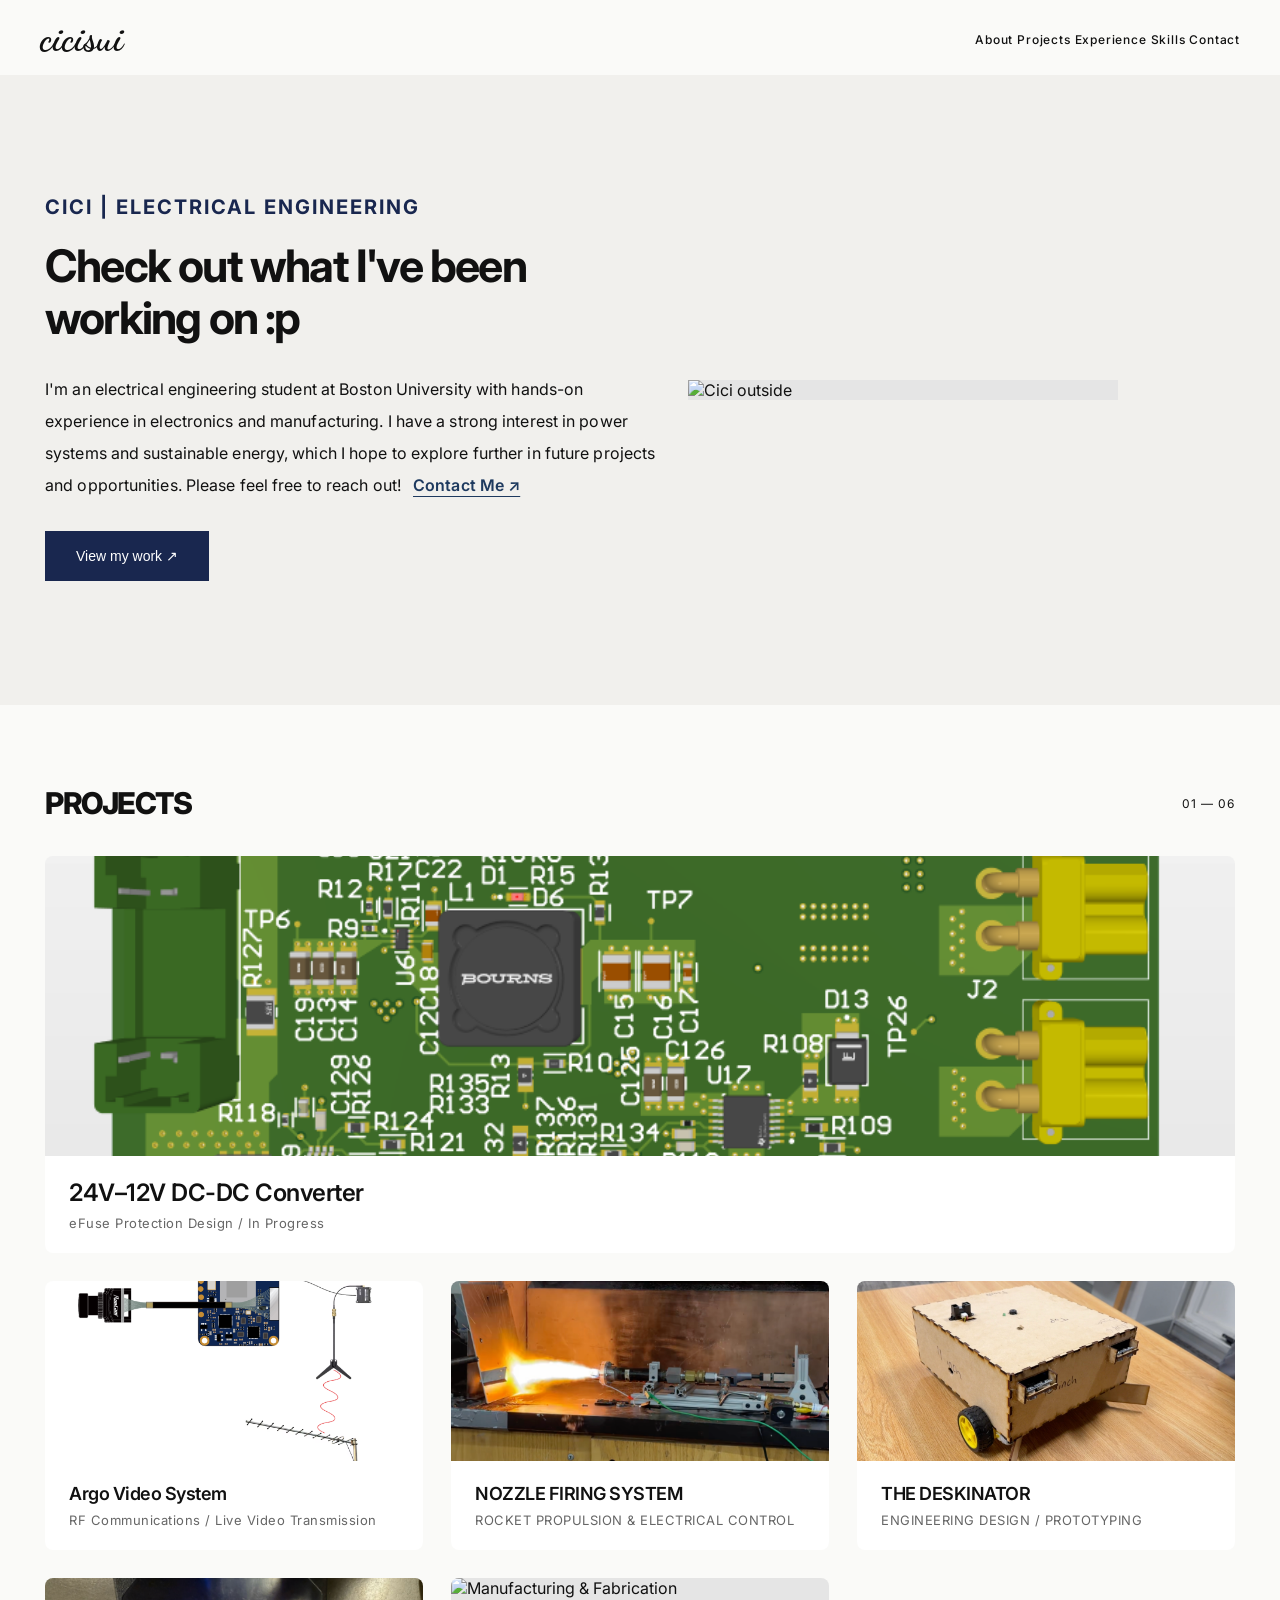
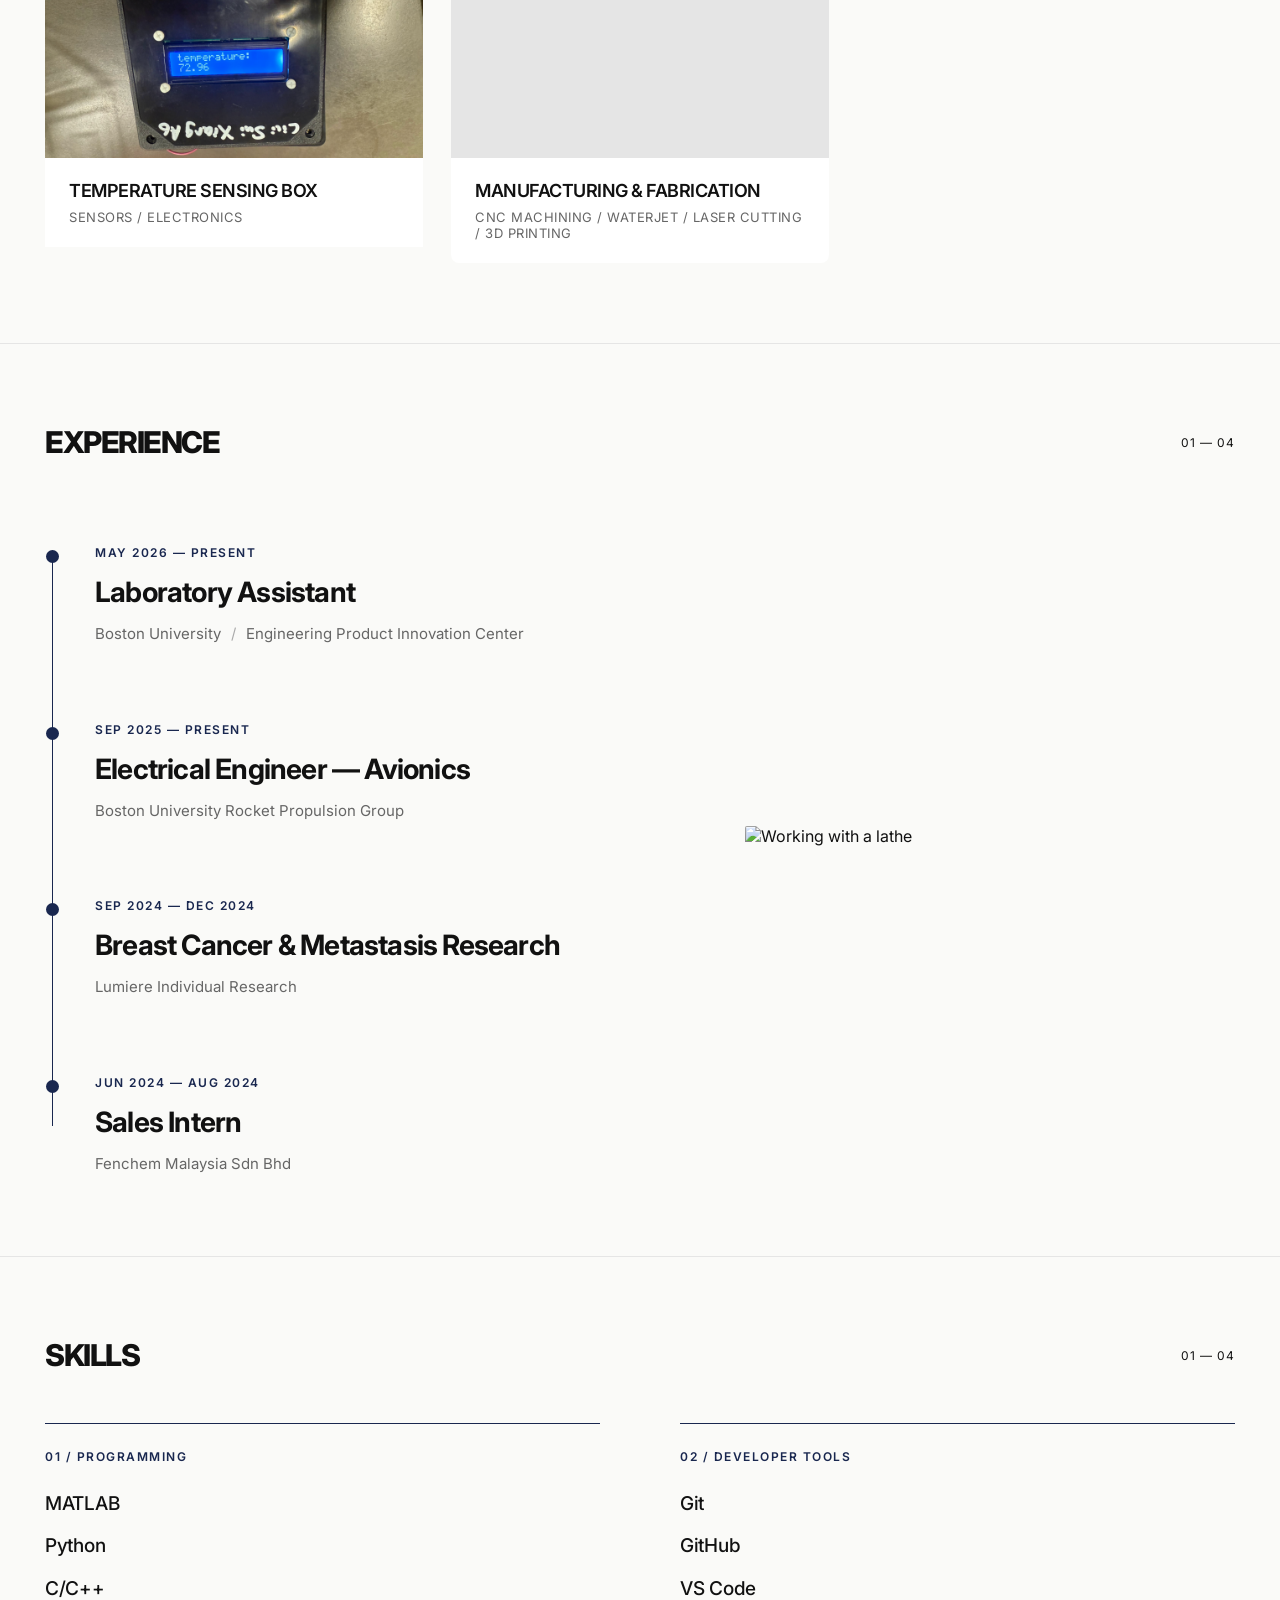
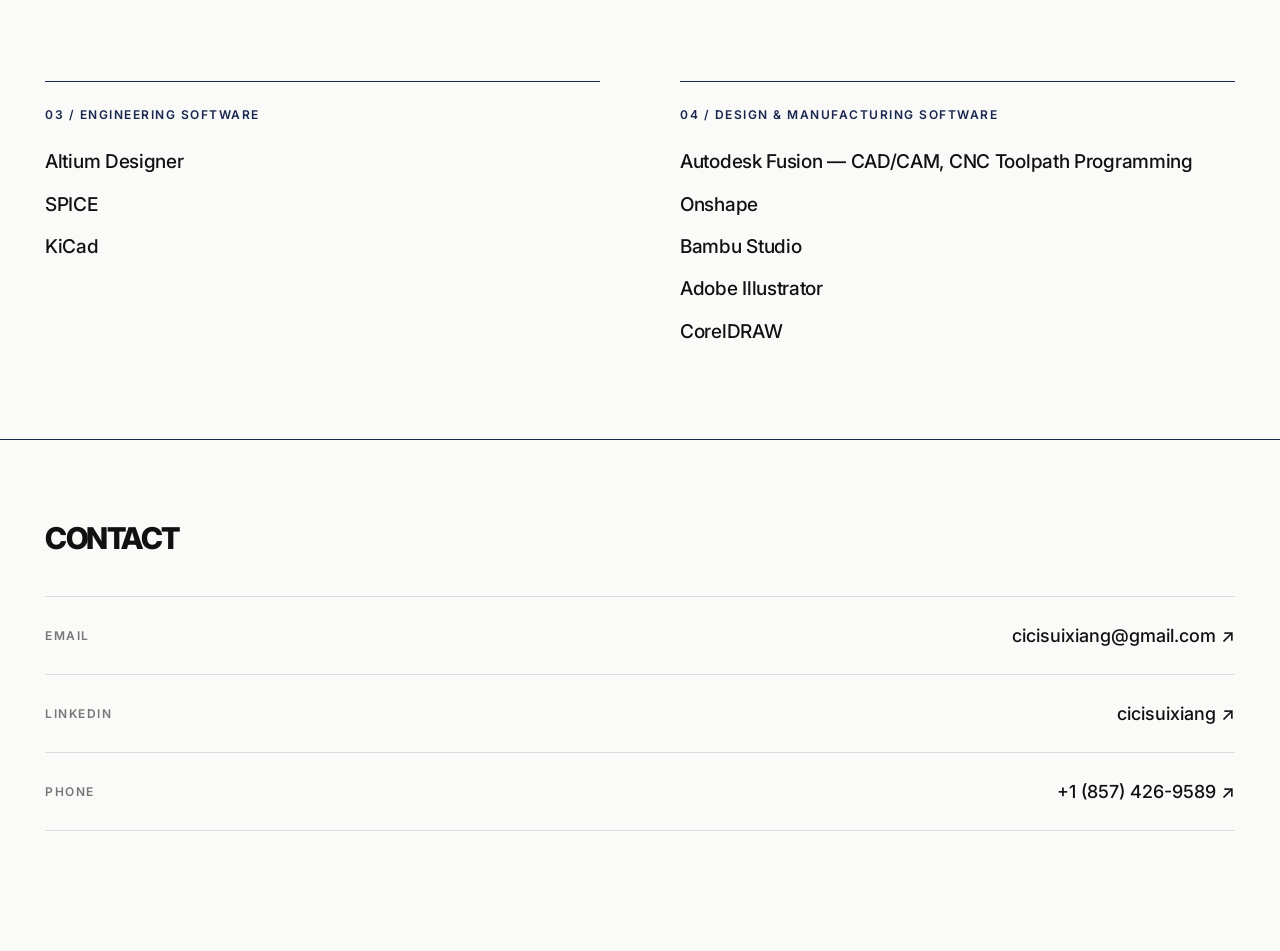
==== index.html @ 5149deed "initial website" ====
<!DOCTYPE html>
<html lang="en">

<head>
    <meta charset="UTF-8">
    <meta name="viewport" content="width=device-width, initial-scale=1.0">

    <title>Cici | Electrical Engineering</title>

    <link rel="stylesheet" href="style.css">
</head>

<body>

    <!-- NAVIGATION BAR -->
    <header class="navbar">

        <a href="#" class="logo">cicisui</a>

        <nav class="nav-links">
    <a href="#about">About</a>
    <a href="#projects">Projects</a>
    <a href="#experience">Experience</a>
    <a href="#skills">Skills</a>
    <a href="#contact">Contact</a>
        </nav>

    </header>



<!-- HERO SECTION -->
<section id="about" class="hero">

        <div class="hero-content">

            <p class="hero-label">CICI | ELECTRICAL ENGINEERING</p>

<h1>Check out what I've been working on :p</h1>
            <p class="hero-description">
    I'm an electrical engineering student at Boston University with hands-on experience in 
    electronics and manufacturing. I have a strong interest in power systems and sustainable energy,
    which I hope to explore further in future projects and opportunities.  
   
    Please feel free to reach out! <a href="#contact" class="hero-contact">Contact Me ↗</a>

    
</p>
<a href="#projects" class="hero-button">
    View my work ↗
</a>     

        </div>
        <!-- INTERACTIVE HERO PHOTO COLLAGE -->

<!-- HERO PHOTOS — SIDE BY SIDE -->

<div class="hero-collage">

    <!-- LEFT PHOTO: LIFESTYLE -->
    <div class="collage-photo">
        <img
            src="images/homepage/lifestyle.jpg"
            alt="Cici outside"
        >
    </div>

   

</div>

    </section>


    <!-- PROJECTS SECTION -->
    <!-- PROJECTS SECTION -->

<section id="projects" class="portfolio-section">

    <div class="section-heading">
        <h2>PROJECTS</h2>
        <span>01 — 06</span>
    </div>

    <div class="portfolio-grid">

        <!-- PROJECT 1 -->
<!-- PROJECT 1: FEATURED -->
<a href="projects/dcdc-converter.html" class="portfolio-card featured-project">

    <div class="portfolio-image">
        <img
            src="images/powerconverter/3d-board-layout.png"
            alt="3D render of the DC-DC converter PCB"
        >
    </div>

    <div class="project-info">
        <h3>24V–12V DC-DC Converter</h3>
        <p>eFuse Protection Design / In Progress</p>
    </div>

</a>


        <!-- PROJECT 2 -->
        <a href="projects/argo-video-system.html" class="portfolio-card">

    <div class="portfolio-image">
        <img
            src="images/video-system/video-system-homepage.png"
            alt="Argo Video System"
        >
    </div>

    <div class="project-info">
        <h3>Argo Video System</h3>
        <p>RF Communications / Live Video Transmission</p>
    </div>

</a>


        <!-- NOZZLE FIRING SYSTEM -->

<a href="projects/nozzle-firing-system.html" class="portfolio-card">

    <div class="portfolio-image">

        <img
            src="images/nozzle-firing-system/nozzle-firing.png"
            alt="Rocket Nozzle Firing System"
            loading="lazy"
        >

    </div>

    <div class="project-info">

        <h3>NOZZLE FIRING SYSTEM</h3>

        <p>ROCKET PROPULSION & ELECTRICAL CONTROL</p>

    </div>

</a>

        <!-- PROJECT 4 -->
        <a href="projects/deskinator.html" class="portfolio-card">

            <div class="portfolio-image">
                <img src="images/the-deskinator/final-product.png"
     alt="Deskinator Autonomous Desk-Cleaning Robot">
            </div>


          <div class="project-info">
            <h3>THE DESKINATOR</h3>
            <p>ENGINEERING DESIGN / PROTOTYPING</p>
         </div>
        </a>


       <!-- PROJECT 5: TEMPERATURE SENSING BOX -->

<a href="projects/temperature-monitoring.html" class="portfolio-card">

    <div class="portfolio-image">
        <img
            src="images/temperature-monitoring-system/final-box-exterior.png"
            alt="Temperature Sensing Box"
        >
    </div>

    <div class="project-info">
        <h3>TEMPERATURE SENSING BOX</h3>
        <p>SENSORS / ELECTRONICS</p>
    </div>

</a>


<!-- PROJECT 6: MANUFACTURING & FABRICATION -->

<a href="projects/manufacturing.html"
   class="portfolio-card manufacturing-card">

    <div class="portfolio-image">
        <img
            src="images/homepage/cnc-machine.jpg"
            alt="Manufacturing & Fabrication"
        >
    </div>

    <div class="project-info">
        <h3>MANUFACTURING & FABRICATION</h3>
        <p>CNC MACHINING / WATERJET / LASER CUTTING / 3D PRINTING</p>
    </div>

</a>

<!-- CLOSE PROJECT GRID -->
</div>

<!-- CLOSE PROJECTS SECTION -->
</section>

</section>





<!-- =====================================
     EXPERIENCE SECTION
===================================== -->

<section id="experience" class="portfolio-section experience-section">

    <div class="section-heading">
        <h2>EXPERIENCE</h2>
        <span>01 — 04</span>
    </div>

    <!-- TWO-COLUMN LAYOUT -->
    <div class="experience-layout">

        <!-- LEFT SIDE: TIMELINE -->
        <div class="experience-timeline">

            <!-- EXPERIENCE 1 -->
            <div class="timeline-item">

                <div class="timeline-dot"></div>

                <div class="timeline-content">

                    <span class="timeline-date">
                        MAY 2026 — PRESENT
                    </span>

                    <h3>Laboratory Assistant</h3>

                    <p>
                        Boston University
                        <span class="timeline-divider">/</span>
                        Engineering Product Innovation Center
                    </p>

                </div>

            </div>


            <!-- EXPERIENCE 2 -->
            <div class="timeline-item">

                <div class="timeline-dot"></div>

                <div class="timeline-content">

                    <span class="timeline-date">
                        SEP 2025 — PRESENT
                    </span>

                    <h3>Electrical Engineer — Avionics</h3>

                    <p>
                        Boston University Rocket Propulsion Group
                    </p>

                </div>

            </div>


            <!-- EXPERIENCE 3 -->
            <div class="timeline-item">

                <div class="timeline-dot"></div>

                <div class="timeline-content">

                    <span class="timeline-date">
                        SEP 2024 — DEC 2024
                    </span>

                    <h3>Breast Cancer & Metastasis Research</h3>

                    <p>
                        Lumiere Individual Research
                    </p>

                </div>

            </div>


            <!-- EXPERIENCE 4 -->
            <div class="timeline-item">

                <div class="timeline-dot"></div>

                <div class="timeline-content">

                    <span class="timeline-date">
                        JUN 2024 — AUG 2024
                    </span>

                    <h3>Sales Intern</h3>

                    <p>
                        Fenchem Malaysia Sdn Bhd
                    </p>

                </div>

            </div>

        </div>
        <!-- END OF TIMELINE -->


        <!-- RIGHT SIDE: LATHE PHOTO -->
        <div class="experience-photo">

            <img
                src="images/homepage/lathe.jpg"
                alt="Working with a lathe"
            >

        </div>

    </div>
    <!-- END OF TWO-COLUMN LAYOUT -->

</section>
<!-- =====================================
     SKILLS SECTION
===================================== -->

<section id="skills" class="portfolio-section skills-section">

    <div class="section-heading">
        <h2>SKILLS</h2>
        <span>01 — 04</span>
    </div>

    <div class="skills-grid">

        <!-- PROGRAMMING -->
        <div class="skill-category">
            <h3>01 / PROGRAMMING</h3>
            <p>MATLAB</p>
            <p>Python</p>
            <p>C/C++</p>
        </div>

        <!-- DEVELOPER TOOLS -->
        <div class="skill-category">
            <h3>02 / DEVELOPER TOOLS</h3>
            <p>Git</p>
            <p>GitHub</p>
            <p>VS Code</p>
        </div>

        <!-- ENGINEERING SOFTWARE -->
        <div class="skill-category">
            <h3>03 / ENGINEERING SOFTWARE</h3>
            <p>Altium Designer</p>
            <p>SPICE</p>
            <p>KiCad</p>
        </div>

        <!-- DESIGN & MANUFACTURING SOFTWARE -->
        <div class="skill-category">
            <h3>04 / DESIGN & MANUFACTURING SOFTWARE</h3>
            <p>Autodesk Fusion — CAD/CAM, CNC Toolpath Programming</p>
            <p>Onshape</p>
            <p>Bambu Studio</p>
            <p>Adobe Illustrator</p>
            <p>CorelDRAW</p>
        </div>

    </div>

</section>
<!-- =====================================
     CONTACT SECTION
===================================== -->

<section id="contact" class="portfolio-section contact-section">

    <div class="section-heading">
        <h2>CONTACT</h2>
    </div>

    <div class="contact-links">

        <div class="contact-row">
            <span>EMAIL</span>
            <a href="mailto:cicisuixiang@gmail.com">
                cicisuixiang@gmail.com ↗
            </a>
        </div>

        <div class="contact-row">
            <span>LINKEDIN</span>
            <a href="https://www.linkedin.com/in/cicisuixiang"
               target="_blank"
               rel="noopener noreferrer">
                cicisuixiang ↗
            </a>
        </div>

        <div class="contact-row">
            <span>PHONE</span>
            <a href="tel:+18574269589">
                +1 (857) 426-9589 ↗
            </a>
        </div>

    </div>

</section>
---- style.css ----
/* GENERAL */
@import url('https://fonts.googleapis.com/css2?family=Inter:wght@400;500;600;700;800;900&display=swap');
@font-face {
    font-family: 'Dancing Script';
    src: url('fonts/DancingScript-Bold.otf') format('opentype');
    font-weight: 400;
    font-style: normal;
}
* {
    margin: 0;
    padding: 0;
    box-sizing: border-box;
}

html {
    scroll-behavior: smooth;
}

body {
    font-family: -apple-system, BlinkMacSystemFont, 'Inter', sans-serif;
    background-color: #FAFAF8;
    color: #111111;
}


/* NAVIGATION */

.navbar {
    height: 75px;
    padding: 0 40px;

    display: flex;
    justify-content: space-between;
    align-items: center;

    background-color: #FAFAF8;

    border-bottom: none;
    position: sticky;
    top: 0;
    z-index: 100;
}


/* LOGO */

.logo {
    font-family: 'Dancing Script', cursive;
    font-size: 38px;
    font-weight: 400;
    letter-spacing: 0;

    color: #111111;
    text-decoration: none;
}


/* NAVIGATION LINKS */

/* APPLE-INSPIRED NAVIGATION */

.nav-links a {
    font-family: -apple-system, BlinkMacSystemFont, 'Inter', sans-serif;
    font-size: 14px;
    font-weight: 500;
    letter-spacing: 0;

    text-transform: none;

    color: #111111;
    text-decoration: none;

    transition: color 0.3s ease;
}

.nav-links a:hover {
    color: #19274F;
}


/* HERO SECTION */

.hero {
    min-height: 70vh;

    background-color: #F1F0ED;

    display: flex;
    align-items: flex-end;

    padding: 60px 45px;
}

.hero-content {
    max-width: 800px;
}

.hero-label {
    font-size: 12px;
    letter-spacing: 2px;
    font-weight: 600;

    margin-bottom: 20px;
}

.hero-content h1 {
    font-size: clamp(42px, 5vw, 75px);
    font-weight: 900;
    letter-spacing: -3px;
    line-height: 1.05;
    margin-bottom: 25px;
}

.hero-description {
    font-family: 'Inter', sans-serif;
    font-size: 15px;
    font-weight: 400;
    line-height: 1.8;

    max-width: 520px;
    margin-bottom: 30px;

    color: #111111;
}


/* HERO BUTTON */
/* MINIMALIST HERO LINK */

/* HERO BUTTON */

/* SLIDING FILL BUTTON */

/* HERO BUTTON */

.hero-button {
    position: relative;
    display: inline-block;
    overflow: hidden;
    isolation: isolate;

    padding: 16px 30px;

    background-color: #19274F;
    color: #FFFFFF;

    border: 1px solid #19274F;

    font-family: -apple-system, BlinkMacSystemFont, "Helvetica Neue", sans-serif;

    font-size: 14px;

    font-weight: 500;

    letter-spacing: 0;
    text-decoration: none;
    text-transform: none;

    transition: color 0.4s ease;
}

/* SLIDING WHITE BACKGROUND */

.hero-button::before {
    content: "";
    position: absolute;
    inset: 0;

    background-color: #FFFFFF;

    transform: translateX(-101%);
    transition: transform 0.4s ease;

    z-index: -1;
}

/* MOUSE ENTERS */

.hero-button:hover {
    color: #19274F;
}

.hero-button:hover::before {
    transform: translateX(0);
}

/* MOUSE LEAVES */

.hero-button:not(:hover)::before {
    transform: translateX(101%);
}
/* PROJECT GRID */

.project-grid {
    display: grid;
    grid-template-columns: repeat(4, 1fr);

    gap: 20px;
}

.project-card {
    text-decoration: none;
    color: #111111;
}

/* PROJECT IMAGE CONTAINER */

.project-body .project-image {
    display: block;
    width: 100%;
    height: auto;
    min-height: 0;

    margin: 30px 0 0;
    padding: 0;

    background: transparent;
    overflow: visible;
}

/* PROJECT IMAGE */

.project-body .project-image img {
    display: block;
    width: 100%;
    height: auto;
    max-height: none;
    min-height: 0;

    object-fit: contain;
}



.project-card h3 {
    font-size: 15px;
    font-weight: 800;
    letter-spacing: 0.5px;
}


/* MOBILE */

@media (max-width: 768px) {

    .navbar {
        height: auto;
        padding: 20px;

        flex-direction: column;
        gap: 20px;
    }

    .nav-links {
        flex-wrap: wrap;
        justify-content: center;
        gap: 15px;
    }

    .hero {
        min-height: 60vh;
        padding: 30px 25px;
    }

    .hero-content h1 {
        letter-spacing: -1px;
    }

    .project-grid {
        grid-template-columns: repeat(2, 1fr);
        gap: 15px;
    }

    .projects {
        padding: 50px 20px;
    }
    
}
/* =====================================
   PORTFOLIO SECTIONS
===================================== */

.portfolio-section {
    padding: 80px 45px;
    background-color: #FAFAF8;
    scroll-margin-top: 75px;
}


/* SECTION HEADINGS */

.section-heading {
    display: flex;
    justify-content: space-between;
    align-items: center;

    margin-bottom: 35px;
}

.section-heading h2 {
    font-size: 30px;
    font-weight: 900;
    letter-spacing: -1px;
    color: #111111;
}

.section-heading span {
    font-size: 12px;
    letter-spacing: 1px;
    color: #111111;
}


/* TWO-COLUMN GRID */

.portfolio-grid {
    display: grid;
    grid-template-columns: repeat(2, 1fr);
    gap: 55px 25px;
}


/* PROJECT CARDS */

.portfolio-card {
    display: block;
    text-decoration: none;
    color: #111111;
}


/* PROJECT IMAGES */

.portfolio-image {
    width: 100%;
    aspect-ratio: 4 / 3;

    background-color: #E5E5E5;

    overflow: hidden;
    margin-bottom: 18px;
}

.portfolio-image img {
    width: 100%;
    height: 100%;

    object-fit: cover;

    transition: transform 0.4s ease;
}


/* IMAGE HOVER EFFECT */




/* PROJECT TITLES */

.portfolio-card h3 {
    font-size: 19px;
    font-weight: 800;
    letter-spacing: -0.3px;

    margin-bottom: 8px;
}


/* PROJECT CATEGORY LABELS */

.portfolio-card p {
    font-size: 11px;
    letter-spacing: 1px;
    font-weight: 500;

    color: #555555;
}


/* =====================================
   MANUFACTURING DIVIDER
===================================== */

.manufacturing-section {
    border-top: 1px solid #19274F;
}


/* =====================================
   MOBILE
===================================== */

@media (max-width: 768px) {

    .portfolio-section {
        padding: 50px 20px;
    }

    .portfolio-grid {
        grid-template-columns: 1fr;
        gap: 35px;
    }

    .section-heading h2 {
        font-size: 25px;
    }

    .portfolio-card h3 {
        font-size: 17px;
    }

}
/* TYPOGRAPHY */



.nav-links a {
    font-family: 'Inter', sans-serif;
    font-weight: 500;
    font-size: 12px;
    letter-spacing: 0.8px;
}

.hero-content h1 {
    font-family: 'Inter', sans-serif;
    font-weight: 800;
    letter-spacing: -3px;
}

.section-heading h2 {
    font-family: 'Inter', sans-serif;
    font-weight: 800;
    letter-spacing: -1.5px;
}

.portfolio-card h3 {
    font-family: 'Inter', sans-serif;
    font-weight: 700;
    letter-spacing: -0.5px;
}

.portfolio-card p {
    font-family: 'Inter', sans-serif;
    font-weight: 400;
    letter-spacing: 0.5px;
}
/* FEATURED PROJECT */

.featured-project {
    grid-column: 1 / -1;
}

.featured-project .portfolio-image {
    aspect-ratio: 16 / 7;
}

.featured-project h3 {
    font-size: 26px;
    margin-top: 10px;
}

.featured-project p {
    font-size: 12px;
}
/* =========================================
   HOMEPAGE HERO — TWO SIDE-BY-SIDE PHOTOS
========================================= */

/* HERO LAYOUT */

.hero {
    display: flex;
    justify-content: space-between;
    align-items: center;

    gap: 40px;
    padding: 60px 45px;

    overflow: hidden;
}

/* LEFT SIDE — TEXT */

.hero-content {
    flex: 0 1 42%;
    min-width: 0;
}

/* RIGHT SIDE — PHOTOS */

/* TWO PHOTOS — DIFFERENT WIDTHS */

.hero-collage {
    display: grid;

    /* Lifestyle photo wider than lathe photo */
    grid-template-columns: 3fr 2fr;

    gap: 15px;

    flex: 0 1 58%;
    min-width: 0;

    height: 300px;
}

/* PHOTO CONTAINERS */

.hero-collage .collage-photo {
    position: relative;

    width: 100%;
    height: 100%;

    overflow: hidden;

    background-color: #E5E5E5;

    transition:
        transform 0.4s ease,
        box-shadow 0.4s ease;
}

/* PHOTO IMAGES */

.hero-collage .collage-photo img {
    display: block;

    width: 100%;
    height: 100%;

    object-fit: cover;

    transition: transform 0.5s ease;
}

/* HOVER EFFECT */

.hero-collage .collage-photo:hover {
    transform: translateY(-8px);

    box-shadow: 0 15px 35px rgba(0, 0, 0, 0.15);

    z-index: 10;
}

.hero-collage .collage-photo:hover img {
    transform: scale(1.05);
}

/* MOBILE */

@media (max-width: 768px) {

    .hero {
        flex-direction: column;
        align-items: stretch;

        gap: 40px;
        padding: 50px 25px;
    }

    .hero-content {
        flex: none;
        width: 100%;
    }

    .hero-collage {
        flex: none;
        width: 100%;

        height: 300px;
        gap: 12px;
    }

}

/* SMALL PHONES */

@media (max-width: 480px) {

    .hero-collage {
        height: 220px;
        gap: 10px;
    }

}

/* ACCESSIBILITY */

@media (prefers-reduced-motion: reduce) {

    .hero-collage .collage-photo,
    .hero-collage .collage-photo img {
        transition: none;
    }

}

/* =========================================
   INDIVIDUAL PROJECT PAGE
========================================= */

.project-page {
    max-width: 1100px;
    margin: 0 auto;
    padding: 90px 40px;
}


/* PROJECT INTRO */

.project-intro {
    padding-bottom: 80px;
    border-bottom: 1px solid #DDDDDD;
}

.project-label {
    font-size: 12px;
    font-weight: 600;
    letter-spacing: 2px;
    color: #19274F;
    margin-bottom: 25px;
}

.project-intro h1 {
    font-size: clamp(42px, 6vw, 80px);
    font-weight: 700;
    letter-spacing: -3px;
    line-height: 1.05;
    margin-bottom: 20px;
}

.project-subtitle {
    font-size: 22px;
    color: #555555;
    margin-bottom: 50px;
}


/* PROJECT DETAILS */

.project-details {
    display: grid;
    grid-template-columns: repeat(3, 1fr);
    gap: 30px;
}

.project-details span {
    font-size: 11px;
    font-weight: 600;
    letter-spacing: 1.5px;
    color: #777777;
}

.project-details p {
    margin-top: 10px;
    font-size: 15px;
}


/* PROJECT SECTIONS */

.project-section {
    padding: 85px 0;
    border-bottom: 1px solid #DDDDDD;
}

.section-number {
    font-size: 12px;
    font-weight: 600;
    letter-spacing: 1.5px;
    color: #19274F;
    margin-bottom: 25px;
}

.project-section h2 {
    font-size: clamp(30px, 4vw, 46px);
    font-weight: 700;
    letter-spacing: -1.5px;
    margin-bottom: 25px;
}

.project-section > p:not(.section-number) {
    max-width: 750px;
    font-size: 16px;
    line-height: 1.9;
    margin-bottom: 35px;
}


/* PROJECT IMAGES */

.project-image {
    margin-top: 45px;
    background-color: #FFFFFF;
    padding: 30px;
}

.project-image img {
    display: block;
    width: 100%;
    height: auto;
    object-fit: contain;
}


/* SPECIFICATIONS */

.spec-grid {
    display: grid;
    grid-template-columns: repeat(4, 1fr);
    gap: 20px;
    margin-top: 50px;
}

.spec-grid > div {
    background-color: #FFFFFF;
    padding: 35px 25px;
}

.spec-grid h3 {
    font-size: 36px;
    font-weight: 700;
    color: #19274F;
    margin-bottom: 12px;
}

.spec-grid p {
    font-size: 13px;
    color: #555555;
}


/* BACK BUTTON */

.project-back {
    padding-top: 60px;
}

.project-back a {
    color: #19274F;
    text-decoration: none;
    font-size: 14px;
    font-weight: 600;
}

.project-back a:hover {
    text-decoration: underline;
}


/* MOBILE */

@media (max-width: 768px) {

    .project-page {
        padding: 50px 25px;
    }

    .project-section {
        padding: 60px 0;
    }

    .project-details {
        grid-template-columns: 1fr;
        gap: 20px;
    }

    .spec-grid {
        grid-template-columns: repeat(2, 1fr);
    }

    .project-image {
        padding: 12px;
    }

    .project-intro h1 {
        letter-spacing: -1.5px;
    }

}
/* PROJECT PAGE BACKGROUND */

.project-body .project-section {
    height: auto;
    min-height: 0;

    padding: 45px 35px;
    margin: 25px 0;

    border: none;
    border-radius: 12px;

    background-color: #FFFFFF;
}
/* FEATURED PROJECT — COMPACT */

.featured-project .portfolio-image {
    height: 300px;
    overflow: hidden;
}

.featured-project .portfolio-image img {
    width: 100%;
    height: 100%;
    object-fit: cover;
    object-position: center;
}
/* SMALL PROJECT CARDS */

.portfolio-card:not(.featured-project) .portfolio-image {
    height: 180px;
    overflow: hidden;
}

.portfolio-card:not(.featured-project) .portfolio-image img {
    width: 100%;
    height: 100%;
    object-fit: cover;
}
/* THREE-COLUMN PROJECT GRID */

.portfolio-grid {
    display: grid;
    grid-template-columns: repeat(3, minmax(0, 1fr));
    gap: 28px;
}
/* =========================================
   PROJECT CARD HOVER EFFECT
========================================= */

/* Project card */

.portfolio-card {
    position: relative;
    display: block;
    border: 1px solid transparent;
    border-radius: 8px;
    overflow: hidden;

    transition:
        border-color 0.35s ease,
        box-shadow 0.35s ease;
}

/* Image container */

.portfolio-card .portfolio-image {
    position: relative;
    overflow: hidden;
}

/* Keep images completely still */

.portfolio-card .portfolio-image img,
.portfolio-card:hover .portfolio-image img {
    transform: none;
}



/* 3D PCB RENDER */

.project-image img[src*="3d-board-layout"] {
    width: 100%;
    height: auto;
    object-fit: contain;
}
/* =========================================
   PROJECT CARD — NAVY INFO HOVER
========================================= */


/* Bottom information area */

.portfolio-card .project-info {
    background-color: #FFFFFF;
    padding: 22px 24px;

    transition:
        background-color 0.35s ease,
        padding 0.35s ease;
}

/* Project title */

.portfolio-card .project-info h3 {
    color: #111111;
    font-size: 20px;
    font-weight: 600;
    margin: 0 0 8px;

    transition:
        color 0.35s ease;
     
}

/* Description */

.portfolio-card .project-info p {
    color: #666666;
    font-size: 13px;
    margin: 0;

    transition: color 0.35s ease;
}

/* NAVY BACKGROUND ON HOVER */

.portfolio-card:hover .project-info,
.portfolio-card:focus-visible .project-info {
    background-color: #19274F;
}

/* White text and subtle expansion */

.portfolio-card:hover .project-info h3,
.portfolio-card:focus-visible .project-info h3 {
    color: #FFFFFF;
    transform: none;
}

/* Description becomes white */

.portfolio-card:hover .project-info p,
.portfolio-card:focus-visible .project-info p {
    color: rgba(255, 255, 255, 0.8);
}
.portfolio-card {
    border: none;
    box-shadow: none;
}

.portfolio-card:hover {
    border: none;
    box-shadow: none;
}
.featured-project .project-info h3 {
    font-size: 24px;
}
.portfolio-card:not(.featured-project) .project-info h3 {
    font-size: 18px;
}
/* REMOVE GAP BETWEEN PROJECT IMAGE AND TITLE */

.portfolio-card {
    gap: 0;
}

.portfolio-card .portfolio-image {
    margin: 0;
    padding: 0;
    border: none;
}

.portfolio-card .portfolio-image img {
    display: block;
    margin: 0;
    padding: 0;
}

.portfolio-card .project-info {
    margin: 0;
    border: none;
}
/* APPLY TITLE HOVER EFFECT TO ALL PROJECTS */

/* Normal title section */
.portfolio-grid .portfolio-card .project-info {
    background-color: #FFFFFF;
    transition: background-color 0.35s ease;
}

/* Normal text */
.portfolio-grid .portfolio-card .project-info h3 {
    color: #111111;
    transition: color 0.35s ease;
}

.portfolio-grid .portfolio-card .project-info p {
    color: #666666;
    transition: color 0.35s ease;
}

/* Hover: navy background */
.portfolio-grid .portfolio-card:hover .project-info {
    background-color: #19274F;
}

/* Hover: white text */
.portfolio-grid .portfolio-card:hover .project-info h3 {
    color: #FFFFFF;
    transform: none;
}

.portfolio-grid .portfolio-card:hover .project-info p {
    color: rgba(255, 255, 255, 0.8);
}
/* SISYPHUS ANIMATION */

.sisyphus-scene {
    position: relative;
    width: 320px;
    height: 180px;
    overflow: hidden;
    margin: 40px auto;
    --sisyphus-blue: #14213D;
}

/* Hill */

.sisyphus-hill {
    position: absolute;
    width: 360px;
    height: 2px;
    background: var(--sisyphus-blue);
    bottom: 35px;
    left: -10px;
    transform: rotate(-20deg);
    transform-origin: left center;
}

/* Moving character and rock */

.sisyphus-climber {
    position: absolute;
    width: 100px;
    height: 100px;
    left: 0;
    bottom: 42px;
    z-index: 2;

    animation: climbHill 8s linear infinite;
}

/* Boulder */

.sisyphus-rock {
    position: absolute;
    width: 48px;
    height: 48px;
    background: var(--sisyphus-blue);
    border-radius: 50%;
    left: 43px;
    top: 10px;

    animation: rollRock 1.5s linear infinite;
}

/* Human silhouette */

.sisyphus-person {
    position: absolute;
    width: 45px;
    height: 80px;
    left: 5px;
    top: 12px;
}

/* Head */

.person-head {
    position: absolute;
    width: 17px;
    height: 17px;
    background: var(--sisyphus-blue);
    border-radius: 50%;
    left: 14px;
    top: 0;
}

/* Body */

.person-body {
    position: absolute;
    width: 9px;
    height: 35px;
    background: var(--sisyphus-blue);
    left: 20px;
    top: 16px;
    transform: rotate(25deg);
    border-radius: 5px;
}

/* Arm pushing rock */

.person-arm {
    position: absolute;
    width: 32px;
    height: 6px;
    background: var(--sisyphus-blue);
    left: 23px;
    top: 30px;
    transform: rotate(-25deg);
    border-radius: 5px;
}

/* Legs */

.person-leg {
    position: absolute;
    width: 6px;
    height: 30px;
    background: var(--sisyphus-blue);
    top: 47px;
    left: 18px;
    transform-origin: top center;
    border-radius: 4px;
}

.leg-left {
    animation: walking 0.6s ease-in-out infinite alternate;
}

.leg-right {
    animation: walking 0.6s ease-in-out infinite alternate-reverse;
}

/* =========================================
   NOZZLE FIRING SYSTEM
========================================= */

/* COMPONENT LIST */

.nozzle-components {
    margin-top: 35px;
    border-top: 1px solid #E5E5E5;
}

/* EACH COMPONENT ROW */

.nozzle-components > div {
    display: flex;
    justify-content: space-between;
    align-items: center;

    gap: 20px;
    padding: 18px 15px;

    border-bottom: 1px solid #E5E5E5;

    font-size: 15px;

    transition: background-color 0.3s ease;
}

/* COMPONENT NAME */

.nozzle-components > div span:first-child {
    color: #111111;
    font-weight: 500;
}

/* QUANTITY */

.nozzle-components > div span:last-child {
    color: #19274F;
    font-weight: 600;
}

/* HEADER */

.nozzle-components .component-header {
    background-color: #19274F;
    border-bottom: none;
    border-radius: 4px 4px 0 0;
}

.nozzle-components .component-header span:first-child,
.nozzle-components .component-header span:last-child {
    color: #FFFFFF;
    font-size: 12px;
    font-weight: 600;
    letter-spacing: 1px;
}

/* HOVER */

.nozzle-components > div:not(.component-header):hover {
    background-color: #F5F5F3;
}

/* PROJECT VIDEO */

.project-body .project-image video {
    display: block;
    width: 100%;
    height: auto;
    max-height: 650px;

    background-color: #111111;
    border-radius: 4px;
}

/* CLICKABLE CALCULATIONS IMAGE */

.project-body .project-image a {
    display: block;
    width: 100%;
}

.project-body .project-image a img {
    width: 100%;
    height: auto;
    cursor: zoom-in;
}

/* MOBILE */

@media (max-width: 768px) {

    .nozzle-components > div {
        padding: 15px 10px;
        font-size: 13px;
    }

}
/* =========================================
   DESKINATOR PROJECT PAGE
   MATCHES EXISTING PORTFOLIO STYLE
========================================= */

/* MAIN PAGE */

.deskinator-page {
    max-width: 1100px;
    margin: 0 auto;
    padding: 90px 40px;
    font-family: -apple-system, BlinkMacSystemFont, 'Inter', sans-serif;
    color: #111111;
}


/* =========================================
   HERO
========================================= */

.deskinator-hero {
    padding-bottom: 80px;
    border-bottom: 1px solid #DDDDDD;
    text-align: left;
}

.deskinator-eyebrow {
    font-size: 12px;
    font-weight: 600;
    letter-spacing: 2px;
    color: #19274F;
    margin-bottom: 25px;
}

.deskinator-hero h1 {
    font-size: clamp(42px, 6vw, 80px);
    font-weight: 700;
    letter-spacing: -3px;
    line-height: 1.05;
    margin-bottom: 20px;
}

.deskinator-subtitle {
    font-size: 22px;
    font-weight: 400;
    color: #555555;
    margin-bottom: 30px;
}

.deskinator-intro {
    max-width: 750px;
    font-size: 16px;
    line-height: 1.9;
    color: #555555;
    margin-bottom: 30px;
}


/* PROJECT TAGS */

.deskinator-tags {
    display: flex;
    flex-wrap: wrap;
    gap: 10px;
    margin-bottom: 40px;
}

.deskinator-tags span {
    display: inline-block;
    padding: 9px 16px;

    border: 1px solid #DDDDDD;
    border-radius: 4px;

    font-size: 12px;
    font-weight: 500;
    color: #19274F;

    background-color: #FFFFFF;
}


/* HERO IMAGE */

.deskinator-hero-image {
    display: block;
    width: 100%;
    height: auto;
    max-height: 650px;
    object-fit: contain;

    margin-top: 35px;
    background-color: #FFFFFF;
}


/* CAPTIONS */

.deskinator-caption {
    font-size: 13px;
    color: #777777;
    line-height: 1.6;
    margin-top: 12px;
    text-align: center;
}


/* =========================================
   PROJECT SECTIONS
========================================= */

.project-body .deskinator-section {
    height: auto;
    min-height: 0;

    padding: 45px 35px;
    margin: 25px 0;

    border: none;
    border-radius: 12px;

    background-color: #FFFFFF;
}

.deskinator-section h2 {
    font-size: clamp(30px, 4vw, 46px);
    font-weight: 700;
    letter-spacing: -1.5px;

    color: #111111;
    margin-bottom: 25px;
}

.deskinator-section h3 {
    font-size: 22px;
    font-weight: 600;
    letter-spacing: -0.5px;

    color: #111111;
    margin-top: 35px;
    margin-bottom: 18px;
}

.deskinator-section h4 {
    font-size: 16px;
    font-weight: 600;
    color: #111111;
    margin-bottom: 12px;
}

.deskinator-section p {
    max-width: 850px;
    font-size: 16px;
    line-height: 1.9;
    color: #555555;
    margin-bottom: 25px;
}

.deskinator-section ul,
.deskinator-section ol {
    padding-left: 25px;
    margin: 25px 0;

    font-size: 15px;
    line-height: 2;
    color: #555555;
}

.deskinator-section li {
    margin-bottom: 10px;
}


/* =========================================
   PROJECT INFORMATION
========================================= */

.deskinator-info-grid {
    display: grid;
    grid-template-columns: repeat(4, 1fr);
    gap: 30px;
}

.deskinator-info-grid h3 {
    font-size: 11px;
    font-weight: 600;
    letter-spacing: 1.5px;
    color: #777777;

    margin: 0 0 10px;
}

.deskinator-info-grid p {
    font-size: 15px;
    color: #111111;
    margin: 0;
}


/* =========================================
   DESIGN OBJECTIVES
========================================= */

.deskinator-objectives {
    display: grid;
    grid-template-columns: repeat(3, 1fr);
    gap: 20px;
    margin-top: 35px;
}

.deskinator-objective {
    padding: 30px 25px;
    background-color: #FAFAF8;
    border-radius: 8px;
}

.deskinator-objective h3 {
    font-size: 28px;
    font-weight: 700;
    color: #19274F;
    margin: 0 0 20px;
}

.deskinator-objective h4 {
    font-size: 16px;
    font-weight: 600;
    color: #111111;
    margin-bottom: 12px;
}

.deskinator-objective p {
    font-size: 14px;
    line-height: 1.8;
    color: #555555;
    margin: 0;
}


/* =========================================
   PROJECT IMAGES
========================================= */

.deskinator-image {
    display: block;

    width: 100%;
    max-width: 950px;
    height: auto;

    object-fit: contain;

    margin: 35px auto 15px;
    padding: 0;

    background-color: #FFFFFF;
}


/* TWO-COLUMN IMAGE GRID */

.deskinator-image-grid {
    display: grid;
    grid-template-columns: repeat(2, minmax(0, 1fr));
    gap: 25px;
    margin: 35px 0;
}

.deskinator-image-grid figure {
    margin: 0;
}

.deskinator-image-grid img {
    display: block;
    width: 100%;
    height: 350px;
    object-fit: contain;

    background-color: #FAFAF8;
    border-radius: 4px;
}

.deskinator-image-grid figcaption {
    font-size: 13px;
    line-height: 1.6;
    color: #777777;
    text-align: center;
    margin-top: 12px;
}


/* =========================================
   VIDEOS
========================================= */

.deskinator-video {
    display: block;

    width: 100%;
    max-width: 950px;
    height: auto;
    max-height: 650px;

    margin: 35px auto;

    background-color: #111111;
    border-radius: 4px;
}


/* =========================================
   COMPONENT GRID
========================================= */

.deskinator-component-grid {
    display: grid;
    grid-template-columns: repeat(2, minmax(0, 1fr));
    gap: 20px;
    margin: 35px 0;
}

.deskinator-component-grid > div {
    padding: 30px 25px;

    background-color: #FAFAF8;
    border-radius: 8px;
}

.deskinator-component-grid h4 {
    font-size: 16px;
    font-weight: 600;
    color: #19274F;
    margin-bottom: 12px;
}

.deskinator-component-grid p {
    font-size: 14px;
    line-height: 1.8;
    color: #555555;
    margin: 0;
}


/* =========================================
   POWER CALCULATIONS
========================================= */

.deskinator-equation {
    padding: 25px;
    margin: 20px 0;

    background-color: #FAFAF8;
    border-left: 3px solid #19274F;

    font-family: 'Inter', sans-serif;
    font-size: 20px;
    font-weight: 500;
    color: #111111;

    text-align: center;
}

.deskinator-total {
    background-color: #19274F;
    border-left: none;

    color: #FFFFFF;
    font-size: 23px;
    font-weight: 600;
}


/* =========================================
   TESTING & RESULTS
========================================= */

.deskinator-results {
    display: grid;
    grid-template-columns: repeat(4, minmax(0, 1fr));
    gap: 20px;
    margin: 35px 0;
}

.deskinator-results > div {
    background-color: #FAFAF8;
    padding: 35px 20px;
    text-align: center;
}

.deskinator-results h3 {
    font-size: 30px;
    font-weight: 700;
    color: #19274F;
    margin: 0 0 12px;
}

.deskinator-results p {
    font-size: 13px;
    line-height: 1.6;
    color: #555555;
    margin: 0;
}


/* =========================================
   BACK TO PROJECTS
========================================= */

.project-body .deskinator-back {
    padding: 40px 0;
    margin-top: 30px;

    background: transparent;
    text-align: left;
}

.deskinator-back a {
    color: #19274F;
    text-decoration: none;

    font-size: 14px;
    font-weight: 600;

    transition: opacity 0.3s ease;
}

.deskinator-back a:hover {
    opacity: 0.6;
}


/* =========================================
   MOBILE RESPONSIVENESS
========================================= */

@media (max-width: 768px) {

    .deskinator-page {
        padding: 50px 25px;
    }

    .deskinator-hero {
        padding-bottom: 50px;
    }

    .deskinator-hero h1 {
        letter-spacing: -1.5px;
    }

    .deskinator-subtitle {
        font-size: 19px;
    }

    .deskinator-intro {
        font-size: 15px;
    }

    .project-body .deskinator-section {
        padding: 30px 20px;
        margin: 20px 0;
    }

    .deskinator-section h2 {
        font-size: 28px;
        letter-spacing: -1px;
    }

    .deskinator-section h3 {
        font-size: 19px;
    }

    .deskinator-section p {
        font-size: 15px;
    }

    .deskinator-info-grid {
        grid-template-columns: repeat(2, minmax(0, 1fr));
        gap: 25px;
    }

    .deskinator-objectives {
        grid-template-columns: 1fr;
    }

    .deskinator-component-grid {
        grid-template-columns: 1fr;
    }

    .deskinator-image-grid {
        grid-template-columns: 1fr;
    }

    .deskinator-image-grid img {
        height: auto;
    }

    .deskinator-results {
        grid-template-columns: repeat(2, minmax(0, 1fr));
    }

    .deskinator-equation {
        font-size: 16px;
        padding: 20px 12px;
    }

    .deskinator-total {
        font-size: 18px;
    }

    .deskinator-video {
        max-height: none;
    }

}


/* EXTRA SMALL SCREENS */

@media (max-width: 480px) {

    .deskinator-page {
        padding: 35px 15px;
    }

    .deskinator-hero h1 {
        font-size: 38px;
    }

    .deskinator-tags {
        gap: 8px;
    }

    .deskinator-tags span {
        font-size: 11px;
        padding: 7px 12px;
    }

    .deskinator-results h3 {
        font-size: 24px;
    }

    .deskinator-results > div {
        padding: 25px 12px;
    }

}
/* =========================================
   TEMPERATURE MONITORING SYSTEM
========================================= */

/* TWO-COLUMN IMAGE LAYOUT */

.temperature-image-grid {
    display: grid;
    grid-template-columns: repeat(2, minmax(0, 1fr));
    gap: 25px;
    margin: 35px 0;
}

.temperature-image-grid figure {
    margin: 0;
}

.temperature-image-grid img {
    display: block;
    width: 100%;
    height: 350px;

    object-fit: contain;

    background-color: #FAFAF8;
    border-radius: 4px;
}

.temperature-image-grid figcaption {
    font-size: 13px;
    line-height: 1.6;
    color: #777777;

    text-align: center;
    margin-top: 12px;
}


/* ELECTRICAL CALCULATIONS */

.temperature-equation {
    background-color: #FAFAF8;

    border-left: 3px solid #19274F;

    padding: 25px;
    margin: 20px 0;

    text-align: center;
}

.temperature-equation p {
    font-family: 'Inter', sans-serif;
    font-size: 18px;
    font-weight: 500;
    line-height: 1.8;

    color: #111111;
    margin-bottom: 12px;
}

.temperature-equation p:last-child {
    margin-bottom: 0;
}


/* SUBHEADINGS */

.project-body .project-section h3 {
    font-size: 22px;
    font-weight: 600;
    letter-spacing: -0.5px;

    color: #111111;

    margin-top: 35px;
    margin-bottom: 18px;
}


/* MOBILE */

@media (max-width: 768px) {

    .temperature-image-grid {
        grid-template-columns: 1fr;
    }

    .temperature-image-grid img {
        height: auto;
    }

    .temperature-equation {
        padding: 20px 12px;
    }

    .temperature-equation p {
        font-size: 15px;
        overflow-wrap: anywhere;
    }

}

/* =========================================
   MANUFACTURING & FABRICATION PAGE
========================================= */


/* INTRO */

.manufacturing-page .manufacturing-intro {
    max-width: 800px;

    font-size: 16px;
    line-height: 1.9;

    color: #555555;

    margin-bottom: 45px;
}


/* =========================================
   IMAGE GRID
========================================= */

.manufacturing-image-grid {
    display: grid;

    grid-template-columns: repeat(2, minmax(0, 1fr));

    gap: 25px;

    margin: 35px 0;
}

.manufacturing-image-grid figure {
    margin: 0;
}

.manufacturing-image-grid img {
    display: block;

    width: 100%;
    height: 350px;

    object-fit: contain;

    background-color: #FAFAF8;

    border-radius: 4px;
}

.manufacturing-image-grid figcaption {
    font-size: 13px;

    line-height: 1.6;

    color: #777777;

    text-align: center;

    margin-top: 12px;
}


/* SINGLE IMAGE CAPTION */

.manufacturing-caption {
    font-size: 13px !important;

    color: #777777 !important;

    text-align: center;

    margin-top: 12px;
}


/* =========================================
   MANUFACTURING PROCESS
========================================= */

.manufacturing-process {
    display: grid;

    grid-template-columns: repeat(2, minmax(0, 1fr));

    gap: 20px;

    margin-top: 35px;
}

.manufacturing-process > div {
    background-color: #FAFAF8;

    padding: 30px 25px;

    border-radius: 8px;
}

.manufacturing-process span {
    display: block;

    font-size: 28px;
    font-weight: 700;

    color: #19274F;

    margin-bottom: 20px;
}

.manufacturing-process h4 {
    font-size: 17px;
    font-weight: 600;

    color: #111111;

    margin-bottom: 12px;
}

.manufacturing-process p {
    font-size: 14px;

    line-height: 1.8;

    color: #555555;

    margin: 0;
}


/* =========================================
   TECHNICAL SKILLS
========================================= */

.manufacturing-skills {
    display: flex;

    flex-wrap: wrap;

    gap: 12px;

    margin-top: 35px;
}

.manufacturing-skills span {
    display: inline-block;

    padding: 12px 20px;

    background-color: #FAFAF8;

    border: 1px solid #E5E5E5;
    border-radius: 4px;

    font-size: 13px;
    font-weight: 500;

    color: #19274F;

    transition:
        background-color 0.3s ease,
        color 0.3s ease;
}

.manufacturing-skills span:hover {
    background-color: #19274F;
    color: #FFFFFF;
}


/* =========================================
   MOBILE
========================================= */

@media (max-width: 768px) {

    .manufacturing-image-grid {
        grid-template-columns: 1fr;
    }

    .manufacturing-image-grid img {
        height: auto;
    }

    .manufacturing-process {
        grid-template-columns: 1fr;
    }

    .manufacturing-page .manufacturing-intro {
        font-size: 15px;
    }

}
/* =========================================
   EXPERIENCE — MINIMAL TIMELINE
========================================= */

.experience-section {
    background-color: #FAFAF8;
    border-top: 1px solid #E5E5E5;
}

/* TIMELINE CONTAINER */

.experience-timeline {
    position: relative;
    max-width: 950px;
    margin: 60px auto 0;
    padding-left: 50px;
}

/* VERTICAL NAVY LINE */

.experience-timeline::before {
    content: "";
    position: absolute;

    left: 7px;
    top: 8px;
    bottom: 50px;

    width: 1px;
    background-color: #19274F;
}

/* EACH EXPERIENCE */

.timeline-item {
    position: relative;
    padding-bottom: 75px;
}

.timeline-item:last-child {
    padding-bottom: 0;
}

/* SMALL NAVY DOT */

.timeline-dot {
    position: absolute;

    left: -49px;
    top: 5px;

    width: 13px;
    height: 13px;

    background-color: #19274F;
    border-radius: 50%;
}

/* DATE */

.timeline-date {
    display: block;

    font-size: 12px;
    font-weight: 600;
    letter-spacing: 1.5px;

    color: #19274F;

    margin-bottom: 15px;
}

/* JOB TITLE */

.timeline-content h3 {
    font-size: 28px;
    font-weight: 700;
    letter-spacing: -0.8px;

    color: #111111;

    margin-bottom: 12px;
}

/* ORGANIZATION */

.timeline-content p {
    font-size: 15px;
    font-weight: 400;

    color: #666666;
    line-height: 1.7;
}

/* DIVIDER */

.timeline-divider {
    color: #AAAAAA;
    margin: 0 6px;
}

/* SUBTLE HOVER */

.timeline-content {
    transition: transform 0.3s ease;
}

.timeline-item:hover .timeline-content {
    transform: translateX(6px);
}

/* =========================================
   MOBILE
========================================= */

@media (max-width: 768px) {

    .experience-timeline {
        padding-left: 35px;
        margin-top: 40px;
    }

    .experience-timeline::before {
        left: 6px;
    }

    .timeline-dot {
        left: -35px;
        width: 12px;
        height: 12px;
    }

    .timeline-item {
        padding-bottom: 55px;
    }

    .timeline-content h3 {
        font-size: 22px;
    }

    .timeline-content p {
        font-size: 14px;
    }

    .timeline-date {
        font-size: 11px;
    }

}

@media (prefers-reduced-motion: reduce) {
    .timeline-content {
        transition: none;
    }
}
/* =========================================
   SKILLS — MINIMALIST LAYOUT
========================================= */

.skills-section {
    background-color: #FAFAF8;
    border-top: 1px solid #E5E5E5;
}

/* TWO-COLUMN GRID */

.skills-grid {
    display: grid;
    grid-template-columns: repeat(2, minmax(0, 1fr));
    gap: 65px 80px;
    margin-top: 50px;
}

/* CATEGORY */

.skill-category {
    border-top: 1px solid #19274F;
    padding-top: 25px;
}

/* CATEGORY HEADING */

.skill-category h3 {
    font-size: 12px;
    font-weight: 600;
    letter-spacing: 1.5px;
    color: #19274F;
    margin-bottom: 25px;
}

/* INDIVIDUAL SKILLS */

.skill-category p {
    font-size: 19px;
    font-weight: 500;
    letter-spacing: -0.3px;
    color: #111111;
    line-height: 1.6;
    margin-bottom: 12px;
}

/* MOBILE */

@media (max-width: 768px) {

    .skills-grid {
        grid-template-columns: 1fr;
        gap: 40px;
        margin-top: 35px;
    }

    .skill-category p {
        font-size: 17px;
    }

}
/* =====================================
   CONTACT SECTION — MINIMAL
===================================== */

.contact-section {
    padding: 80px 45px 120px;
    background-color: #FAFAF8;
    border-top: 1px solid #19274F;
}

.contact-links {
    margin-top: 40px;
    border-top: 1px solid #DDDDDD;
}

.contact-row {
    display: flex;
    justify-content: space-between;
    align-items: center;

    padding: 28px 0;
    border-bottom: 1px solid #DDDDDD;
}

/* LABEL */

.contact-row span {
    font-size: 12px;
    font-weight: 600;
    letter-spacing: 1.5px;
    color: #777777;
}

/* LINKS */

.contact-row a {
    font-size: 18px;
    font-weight: 500;
    color: #111111;
    text-decoration: none;

    transition: color 0.3s ease;
}

.contact-row a:hover {
    color: #19274F;
}

/* MOBILE */

@media (max-width: 768px) {

    .contact-section {
        padding: 60px 20px 80px;
    }

    .contact-row {
        flex-direction: column;
        align-items: flex-start;
        gap: 12px;
    }

    .contact-row a {
        font-size: 16px;
        overflow-wrap: anywhere;
    }

}
/* =====================================
   HOMEPAGE — SINGLE LIFESTYLE PHOTO
===================================== */

.hero-images {
    display: flex;
    justify-content: center;
    align-items: center;
}

.hero-images img {
    width: 100%;
    max-width: 450px;
    height: auto;
    object-fit: cover;
}
/* =====================================
   EXPERIENCE — TWO COLUMN LAYOUT
===================================== */

.experience-layout {
    display: grid;
    grid-template-columns: minmax(0, 1.2fr) minmax(0, 1fr);
    gap: 70px;
    align-items: center;
    width: 100%;
}

/* LEFT: TIMELINE */

.experience-layout .experience-timeline {
    position: relative;
    width: 100%;
    max-width: none;
    margin: 50px 0 0;
    padding-left: 50px;
}

/* RIGHT: PHOTO */

.experience-layout .experience-photo {
    width: 100%;
    margin: 0;
    align-self: center;
}

.experience-layout .experience-photo img {
    display: block;
    width: 100%;
    height: 450px;
    object-fit: cover;
    object-position: center;
    border-radius: 2px;
}

/* MOBILE */

@media (max-width: 768px) {

    .experience-layout {
        grid-template-columns: 1fr;
        gap: 35px;
    }

    .experience-layout .experience-timeline {
        margin-top: 35px;
    }

    .experience-layout .experience-photo {
        margin-top: 0;
    }

    .experience-layout .experience-photo img {
        height: auto;
        max-height: 450px;
    }

}
/* =====================================
   EXPERIENCE — SMALLER PHOTO
===================================== */

/* EXPERIENCE — TIMELINE + PHOTO */

.experience-layout {
    display: grid;
    grid-template-columns: 650px 350px;
    gap: 50px;
    align-items: center;
    justify-content: start;
}

.experience-layout .experience-photo {
    width: 350px;
    max-width: 100%;
    margin: 0;
    justify-self: start;
}

.experience-layout .experience-photo img {
    display: block;
    width: 100%;
    height: auto;
    object-fit: contain;
    border-radius: 2px;
}

/* MOBILE */

@media (max-width: 1100px) {
    .experience-layout {
        grid-template-columns: minmax(0, 1fr) 300px;
        gap: 30px;
    }

    .experience-layout .experience-photo {
        width: 300px;
    }
}

@media (max-width: 768px) {
    .experience-layout {
        grid-template-columns: 1fr;
        gap: 30px;
    }

    .experience-layout .experience-photo {
        width: 100%;
        max-width: 350px;
    }
}

/* PHOTO */

.experience-layout .experience-photo {
    width: 350px;
    max-width: 100%;
    margin: 0;
    justify-self: end;
}

.experience-layout .experience-photo img {
    display: block;
    width: 100%;
    height: auto;
    object-fit: contain;
    border-radius: 2px;
}

/* MOBILE */

@media (max-width: 768px) {
    .experience-layout {
        grid-template-columns: 1fr;
        gap: 30px;
    }

    .experience-layout .experience-photo {
        width: 100%;
        max-width: 350px;
        justify-self: start;
    }
}
/* MOVE HOMEPAGE PHOTO TO THE RIGHT */

@media (min-width: 769px) {
    .hero-collage {
        transform: translateX(50px);
    }
}
/* =====================================
   MANUFACTURING CARD — FINAL DESIGN
===================================== */

/* Manufacturing stays in the project grid */

.portfolio-grid .manufacturing-card {
    grid-column: span 1;
    width: 100%;
    max-width: 100%;
}

/* Same height as Temperature Sensing Box */

.portfolio-grid .manufacturing-card .portfolio-image {
    height: 180px;
    overflow: hidden;
}

/* Adjust photo to show your face */

.portfolio-grid .manufacturing-card .portfolio-image img {
    width: 100%;
    height: 100%;
    object-fit: cover;
    object-position: center 35%;
}

/* Blue hover */

.portfolio-grid .manufacturing-card:hover .project-info,
.portfolio-grid .manufacturing-card:focus-visible .project-info {
    background-color: #72B8C4;
}

/* Dark text on blue */


/* Mobile */

@media (max-width: 768px) {
    .portfolio-grid .manufacturing-card {
        grid-column: auto;
    }
}
/* MANUFACTURING CARD — BLUE HOVER + WHITE TEXT */

.portfolio-grid .manufacturing-card:hover .project-info,
.portfolio-grid .manufacturing-card:focus-visible .project-info {
    background-color: #72B8C4;
}

/* Title turns white */
.portfolio-grid .manufacturing-card:hover .project-info h3,
.portfolio-grid .manufacturing-card:focus-visible .project-info h3 {
    color: #FFFFFF;
}

/* Description turns white */
.portfolio-grid .manufacturing-card:hover .project-info p,
.portfolio-grid .manufacturing-card:focus-visible .project-info p {
    color: #FFFFFF;
}
/* =====================================
   HOMEPAGE HERO — REFINED LAYOUT
===================================== */

@media (min-width: 769px) {

    .hero {
        display: grid;
        grid-template-columns: minmax(0, 1.15fr) minmax(0, 1fr);
        align-items: center;
        gap: 35px;
        padding: 65px 45px;
    }

    .hero-content {
        width: 100%;
        max-width: none;
    }

    /* Remove previous photo offset */
    .hero-collage {
        display: block;
        width: 100%;
        height: 310px;
        transform: none;
    }

    .hero-collage .collage-photo {
        width: 100%;
        height: 100%;
    }
}

/* BIGGER NAME */

.hero-label {
    font-size: 20px;
    font-weight: 700;
    letter-spacing: 2px;
    color: #19274F;
    margin-bottom: 22px;
}

/* SMALLER, CLEANER HEADLINE */

.hero-content h1 {
    font-size: clamp(34px, 3.5vw, 52px);
    font-weight: 700;
    letter-spacing: -1.8px;
    line-height: 1.15;
    max-width: 650px;
    margin-bottom: 28px;
}

/* WIDER PARAGRAPH */

.hero-description {
    max-width: 650px;
    font-size: 16px;
    line-height: 2;
    letter-spacing: 0.1px;
    margin-bottom: 30px;
}

/* MOBILE */

@media (max-width: 768px) {

    .hero-content h1 {
        font-size: 38px;
        letter-spacing: -1px;
    }

    .hero-description {
        font-size: 15px;
        line-height: 1.85;
    }

    .hero-collage {
        display: block;
        width: 100%;
    }
}
/* HOMEPAGE — SMALLER LIFESTYLE PHOTO */

.hero-collage {
    display: flex;
    justify-content: center;
    align-items: center;

    flex: 0 1 42%;
    height: auto;

    transform: none;
}

.hero-collage .collage-photo {
    width: 100%;
    max-width: 430px;
    height: auto;
    overflow: visible;
}

.hero-collage .collage-photo img {
    display: block;
    width: 100%;
    height: auto;

    object-fit: contain;
}

/* Remove the zoom effect */
.hero-collage .collage-photo:hover img {
    transform: none;
}

/* MOBILE */
@media (max-width: 768px) {
    .hero-collage {
        width: 100%;
        flex: none;
    }

    .hero-collage .collage-photo {
        max-width: 430px;
    }
}

/* MOVE HOMEPAGE PHOTO SLIGHTLY LEFT */

/* MOVE HOMEPAGE PHOTO LEFT */

@media (min-width: 769px) {
    .hero-collage {
        transform: translateX(-10px);
        justify-content: flex-start;
    }

    .hero-collage .collage-photo {
        max-width: 430px;
    }
}

.hero-contact {
    display: inline;
    margin-left: 8px;

    color: #1E3A5F;
    font-size: inherit;
    font-weight: 600;

    text-decoration: underline;
    text-underline-offset: 5px;

    transition: color 0.3s ease;
}

.hero-contact:hover {
    color: #4A6A91;
}
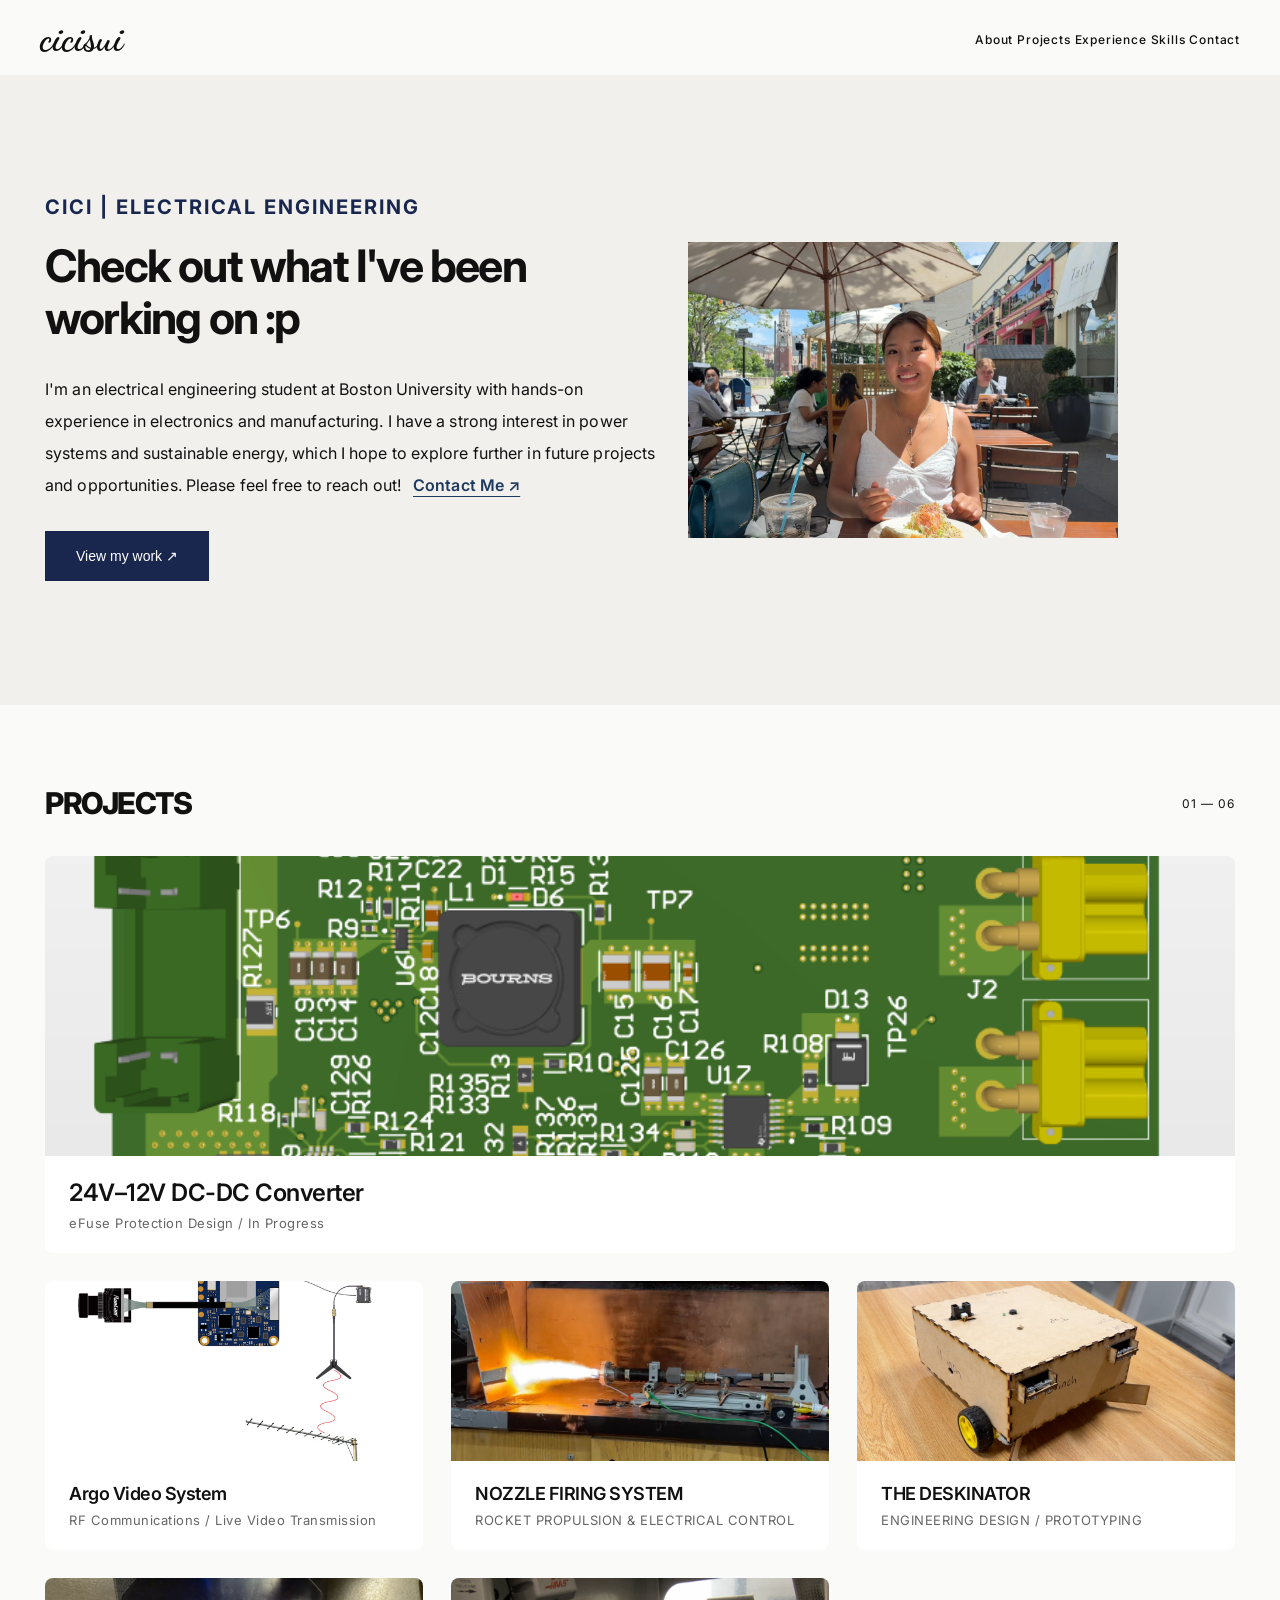
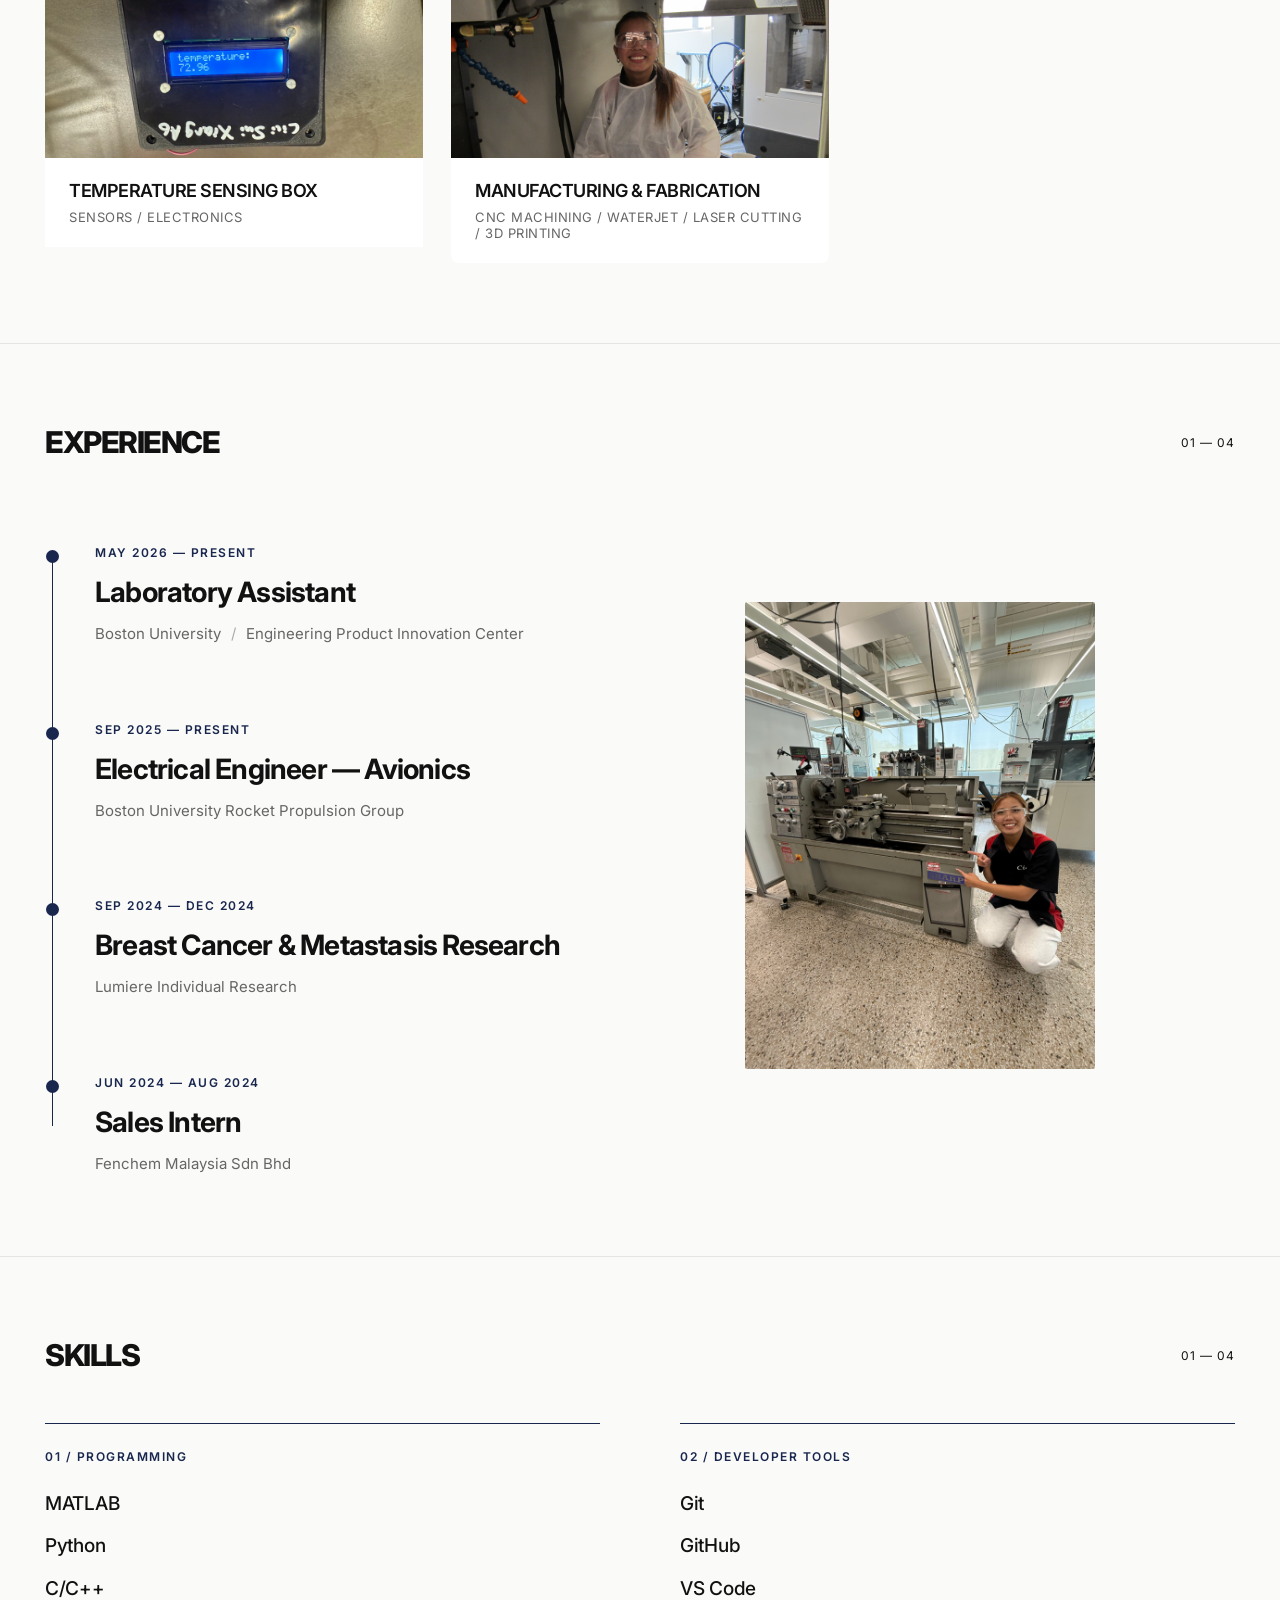
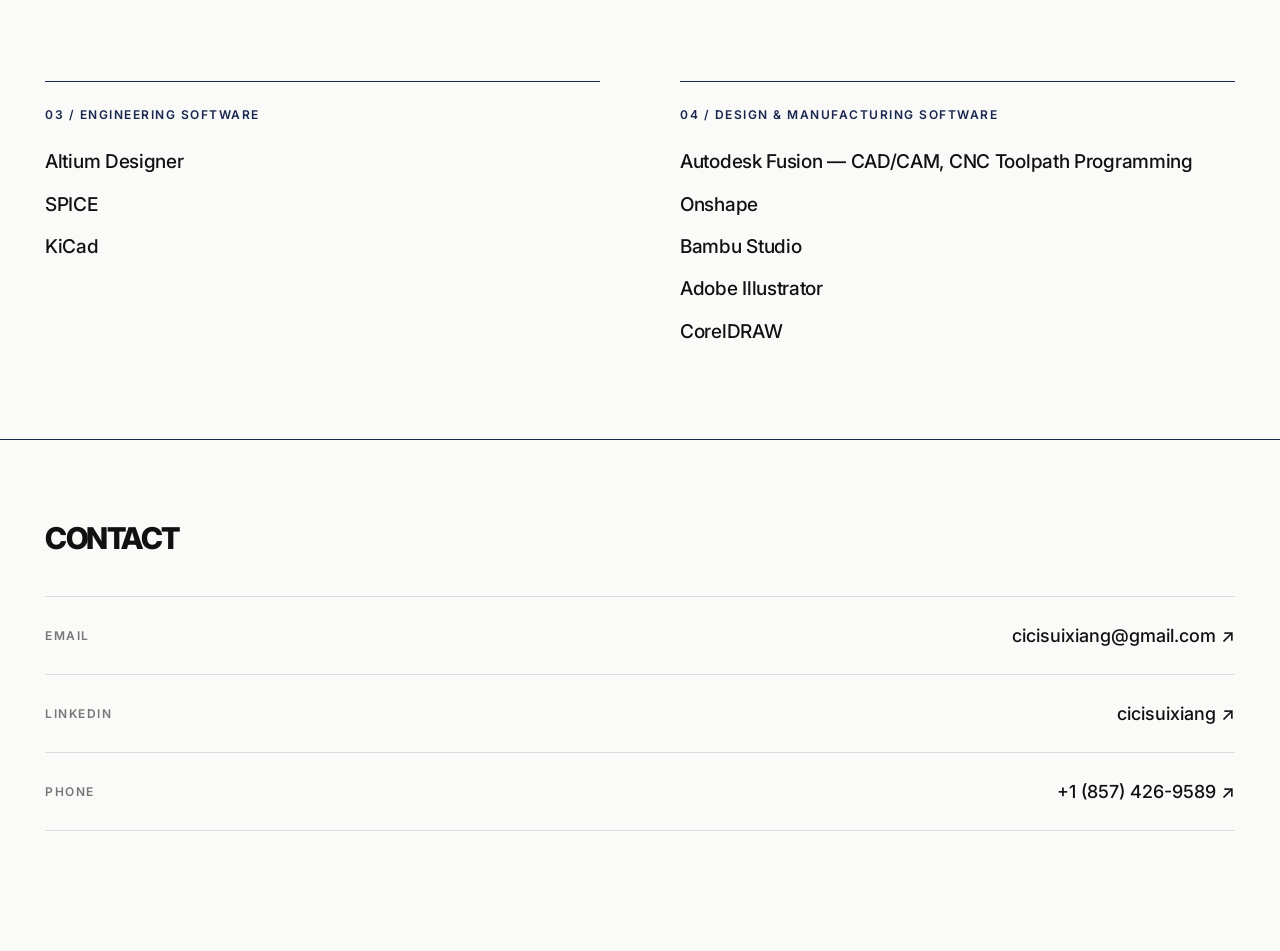
==== commit 1c391384: "Update index.html" ====
--- a/index.html
+++ b/index.html
@@ -60,7 +60,7 @@
     <!-- LEFT PHOTO: LIFESTYLE -->
     <div class="collage-photo">
         <img
-            src="images/homepage/lifestyle.jpg"
+            src="images/homepage/lifestyle.JPG"
             alt="Cici outside"
         >
     </div>
@@ -187,7 +187,7 @@
 
     <div class="portfolio-image">
         <img
-            src="images/homepage/cnc-machine.jpg"
+            src="images/homepage/cnc-machine.JPG"
             alt="Manufacturing & Fabrication"
         >
     </div>
@@ -325,7 +325,7 @@
         <div class="experience-photo">
 
             <img
-                src="images/homepage/lathe.jpg"
+                src="images/homepage/lathe.JPG"
                 alt="Working with a lathe"
             >
 
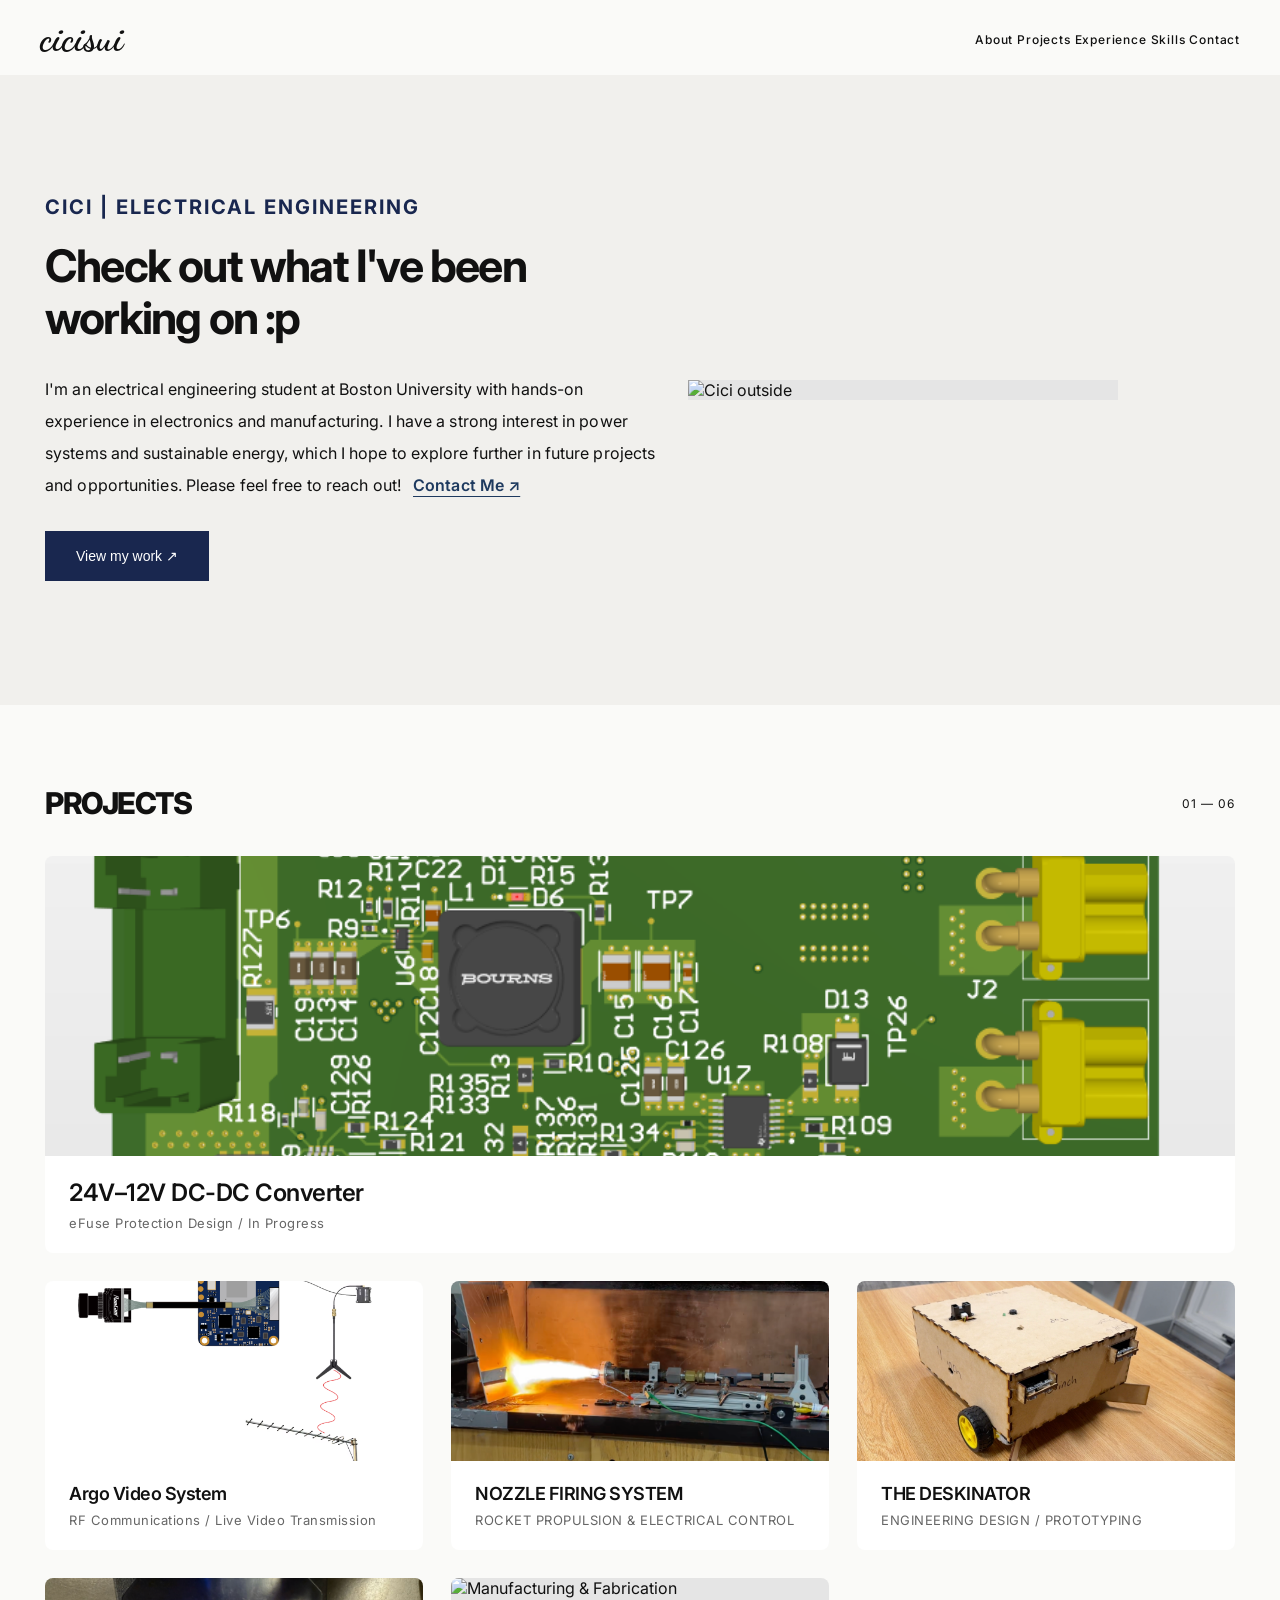
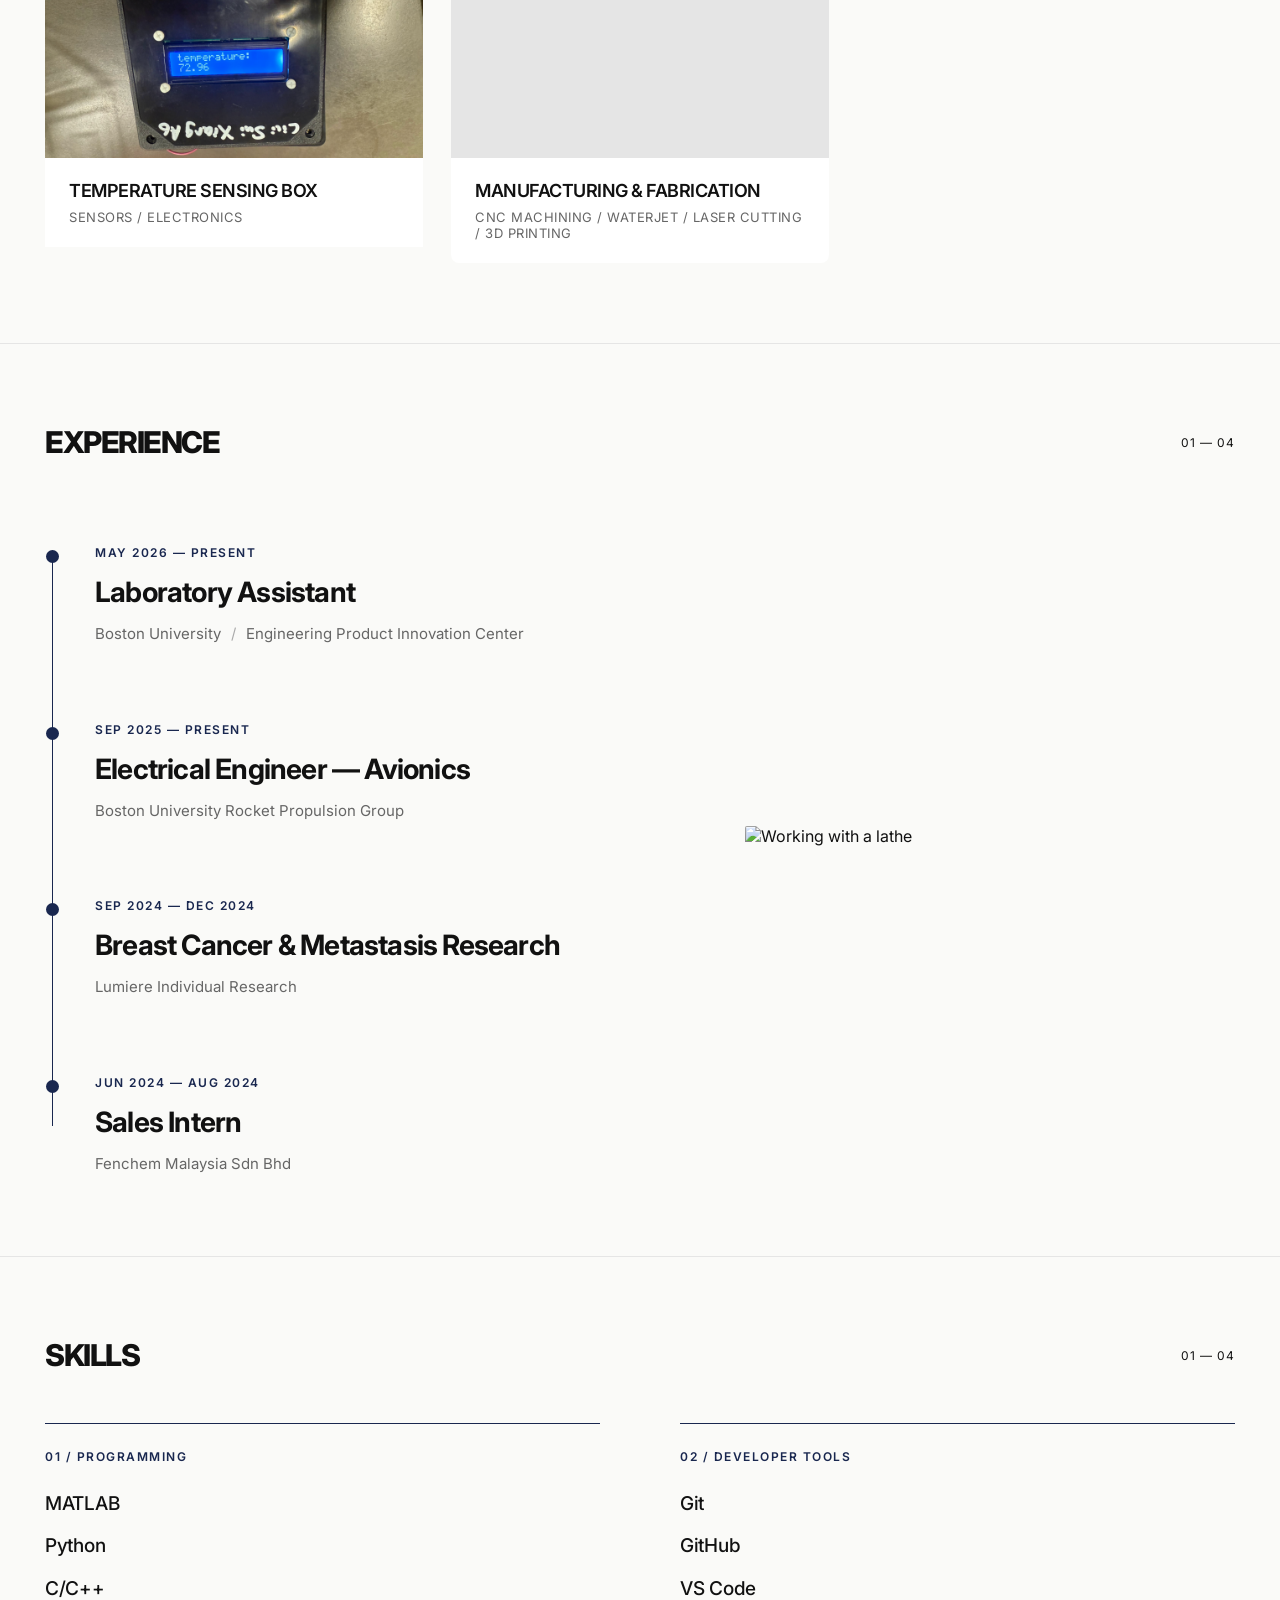
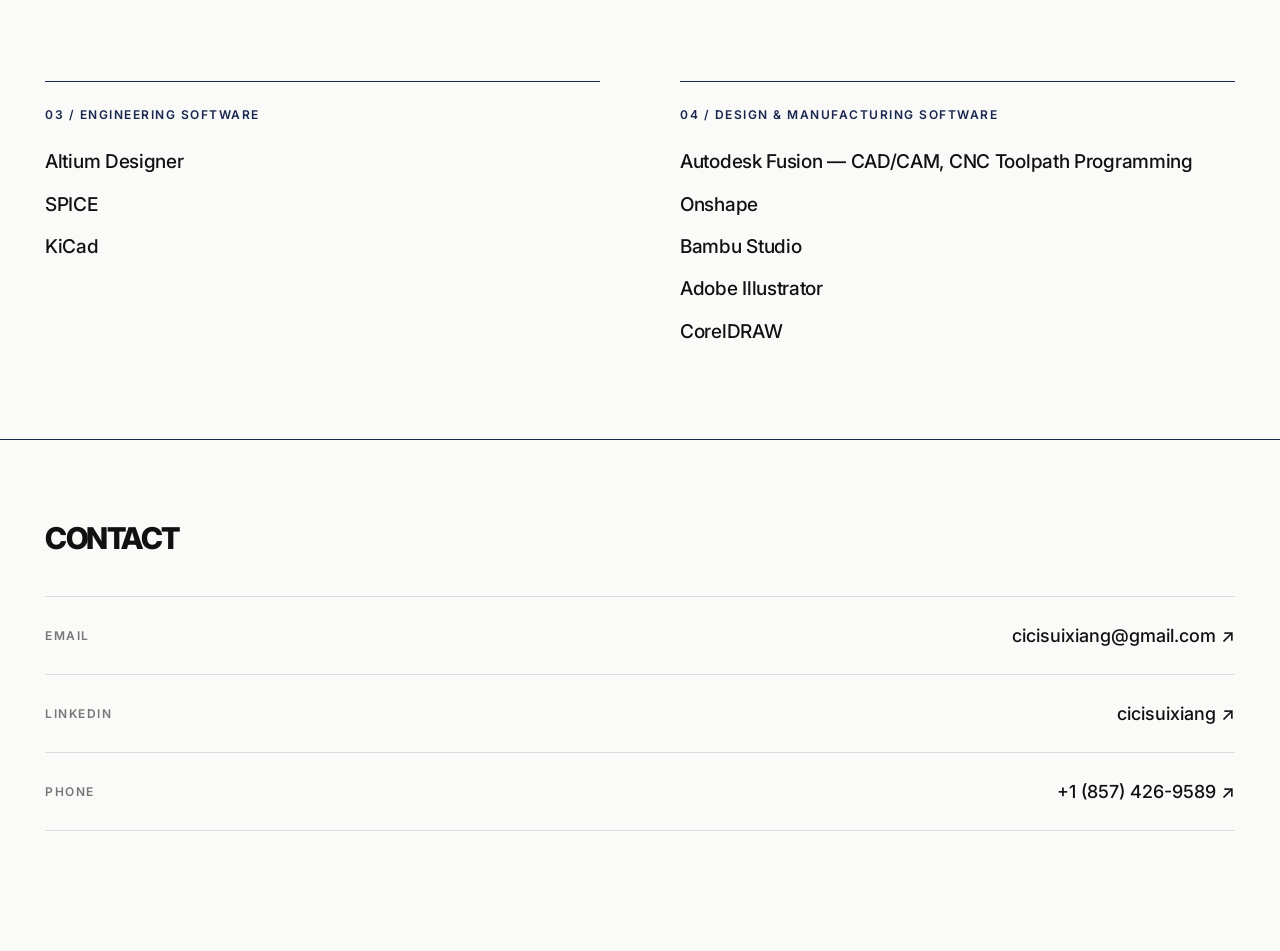
==== commit 6dcc4739: "Update index.html" ====
--- a/index.html
+++ b/index.html
@@ -60,7 +60,7 @@
     <!-- LEFT PHOTO: LIFESTYLE -->
     <div class="collage-photo">
         <img
-            src="images/homepage/lifestyle.JPG"
+            src="images/homepage/lifestyle.jpg"
             alt="Cici outside"
         >
     </div>
@@ -187,7 +187,7 @@
 
     <div class="portfolio-image">
         <img
-            src="images/homepage/cnc-machine.JPG"
+            src="images/homepage/cnc-machine.jpg"
             alt="Manufacturing & Fabrication"
         >
     </div>
@@ -325,7 +325,7 @@
         <div class="experience-photo">
 
             <img
-                src="images/homepage/lathe.JPG"
+                src="images/homepage/lathe.jpg"
                 alt="Working with a lathe"
             >
 
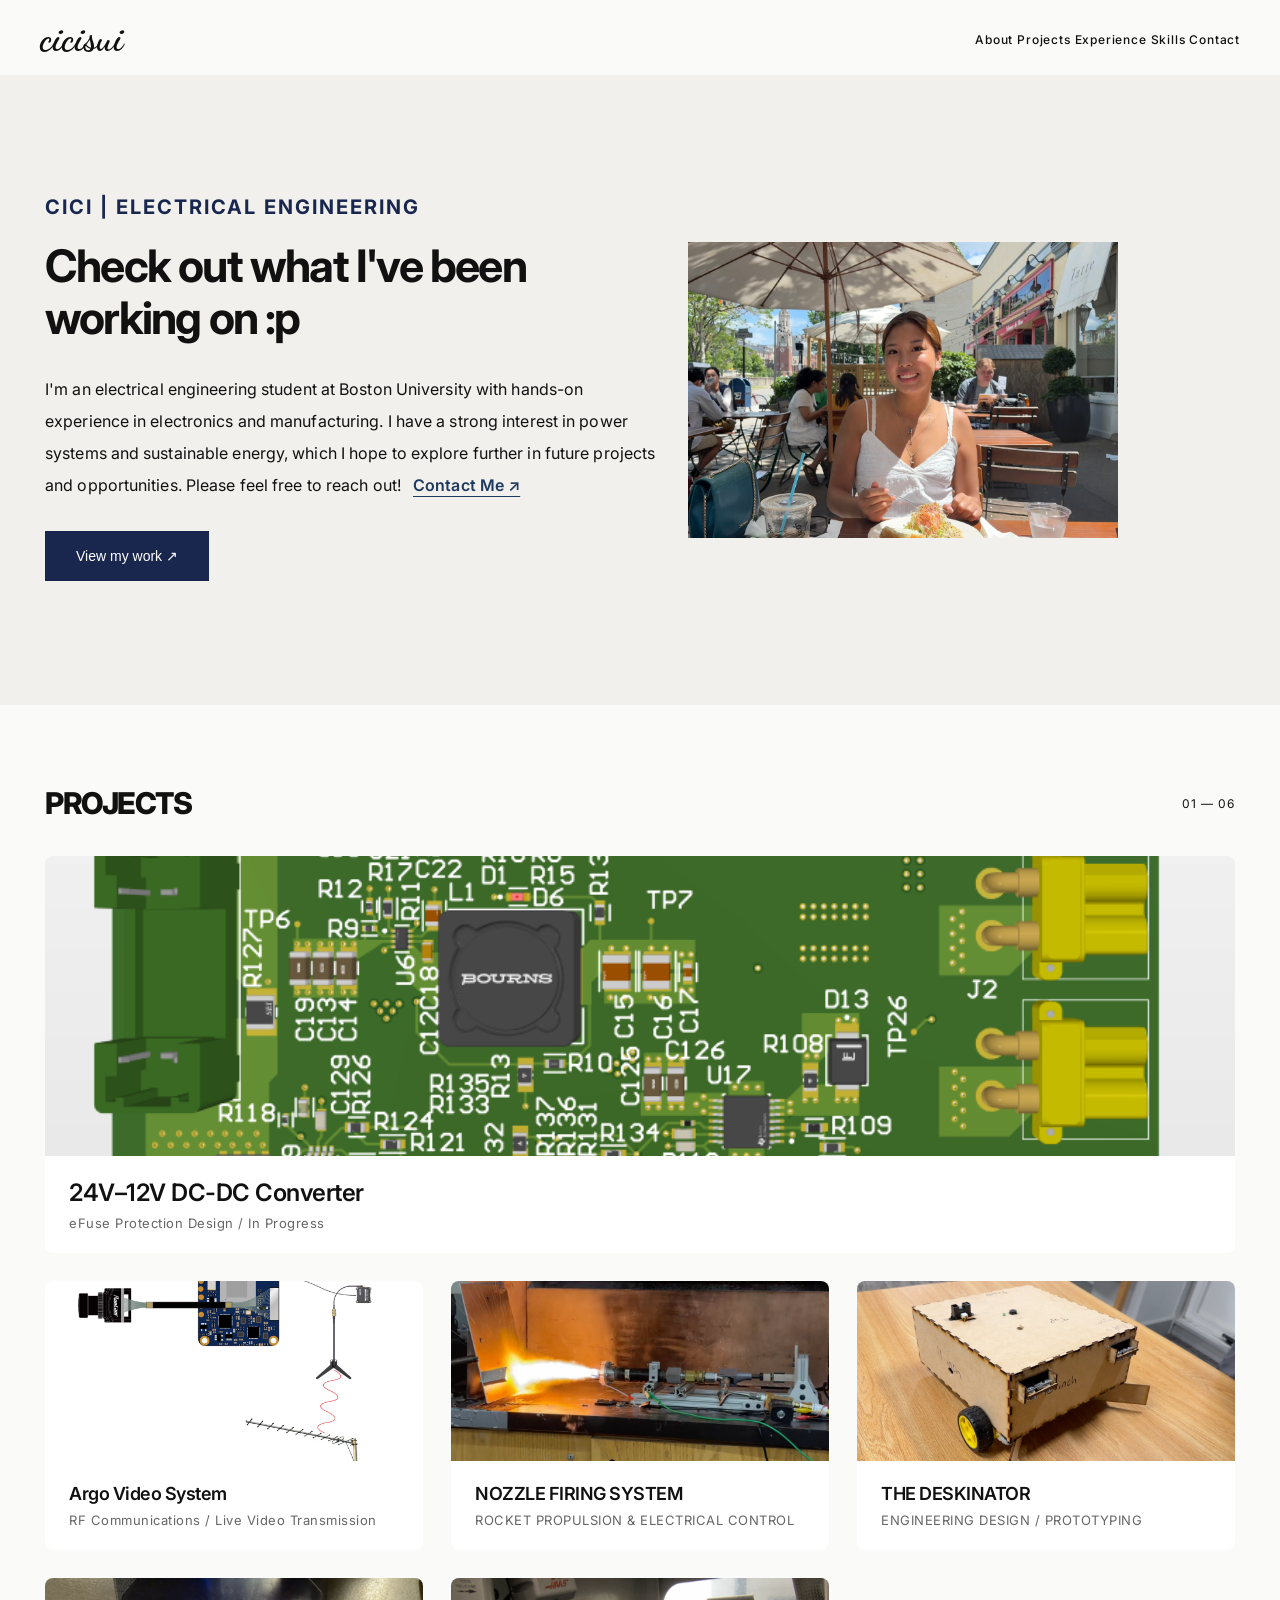
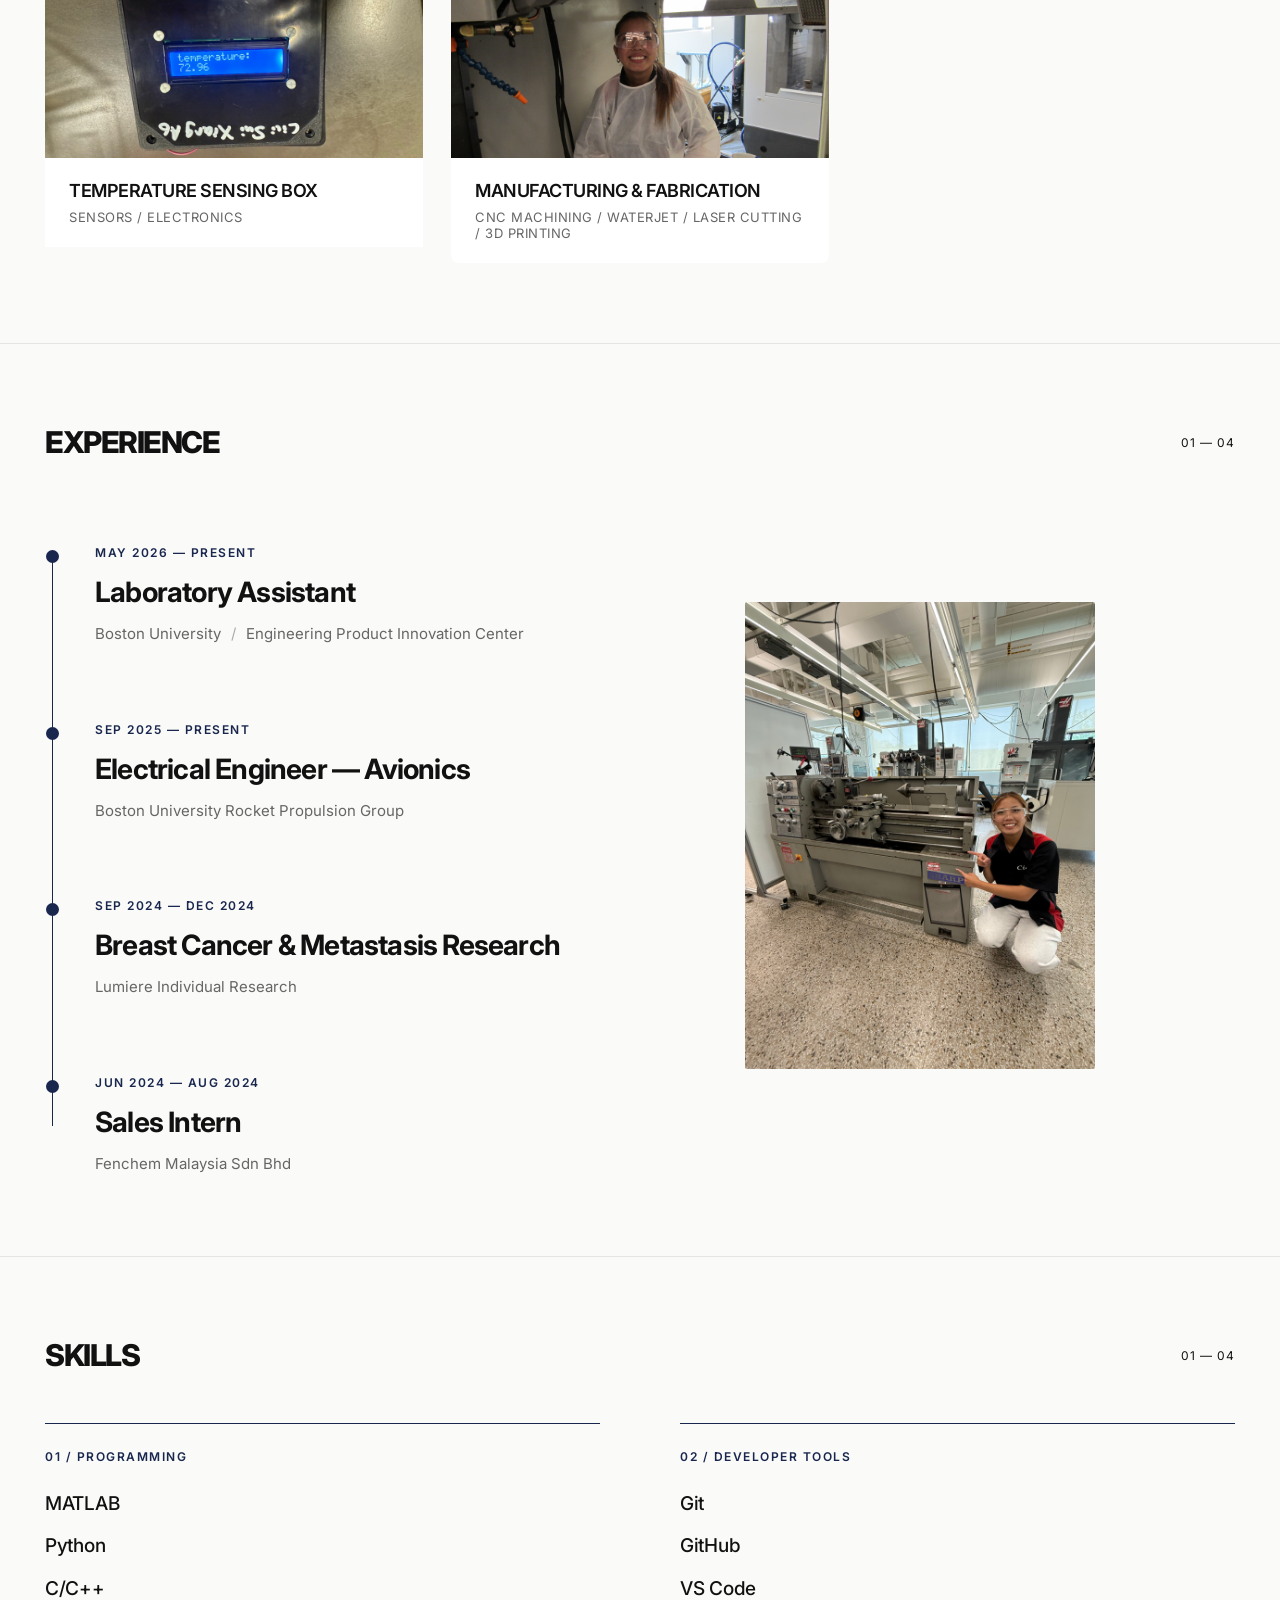
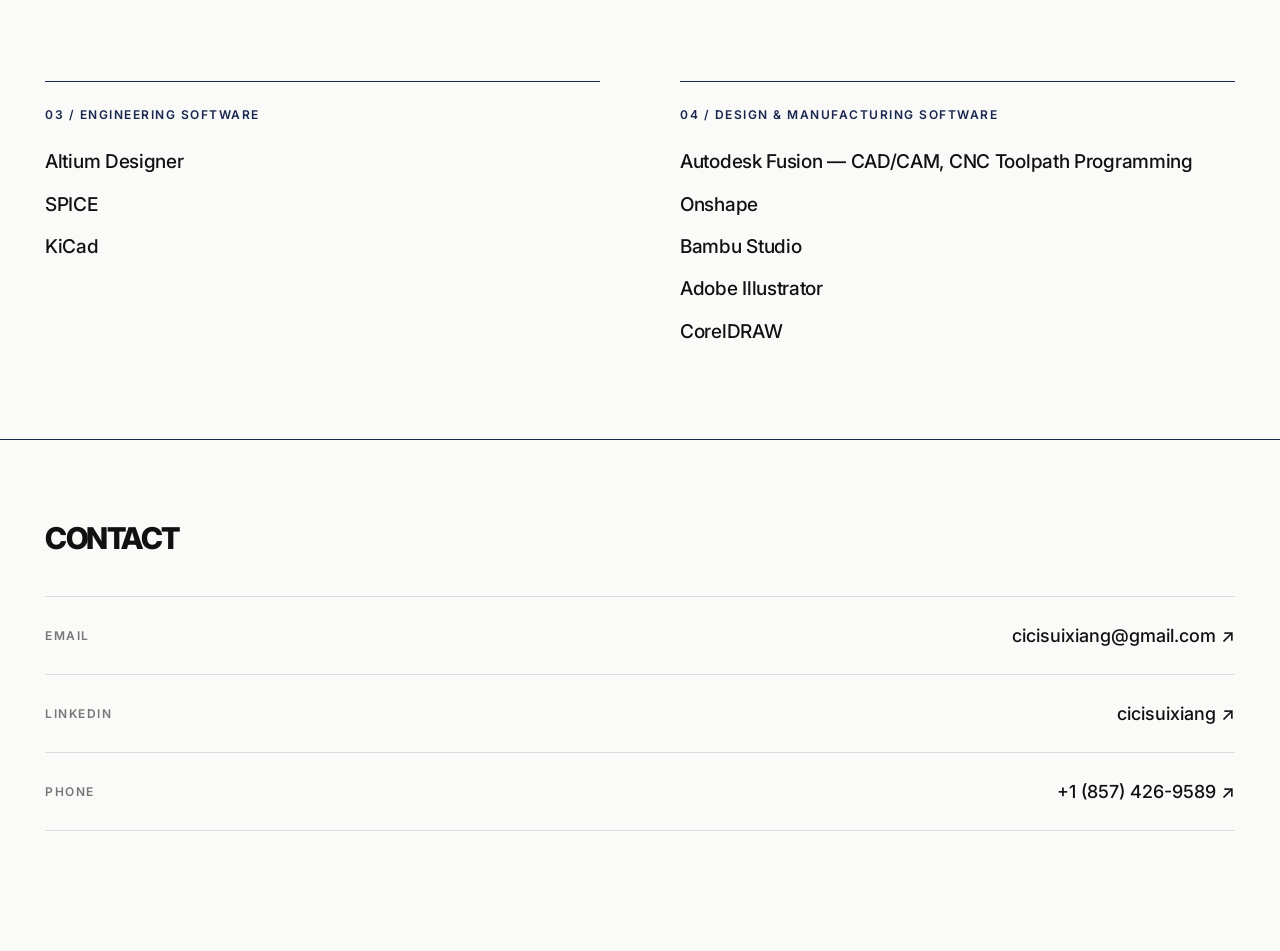
==== commit f3978ae1: "Update index.html" ====
--- a/index.html
+++ b/index.html
@@ -8,7 +8,7 @@
     <title>Cici | Electrical Engineering</title>
 
     <link rel="stylesheet" href="style.css">
-</head>
+<link rel="icon" type="image/png" href="favicon.png?v=2"></head>
 
 <body>
 
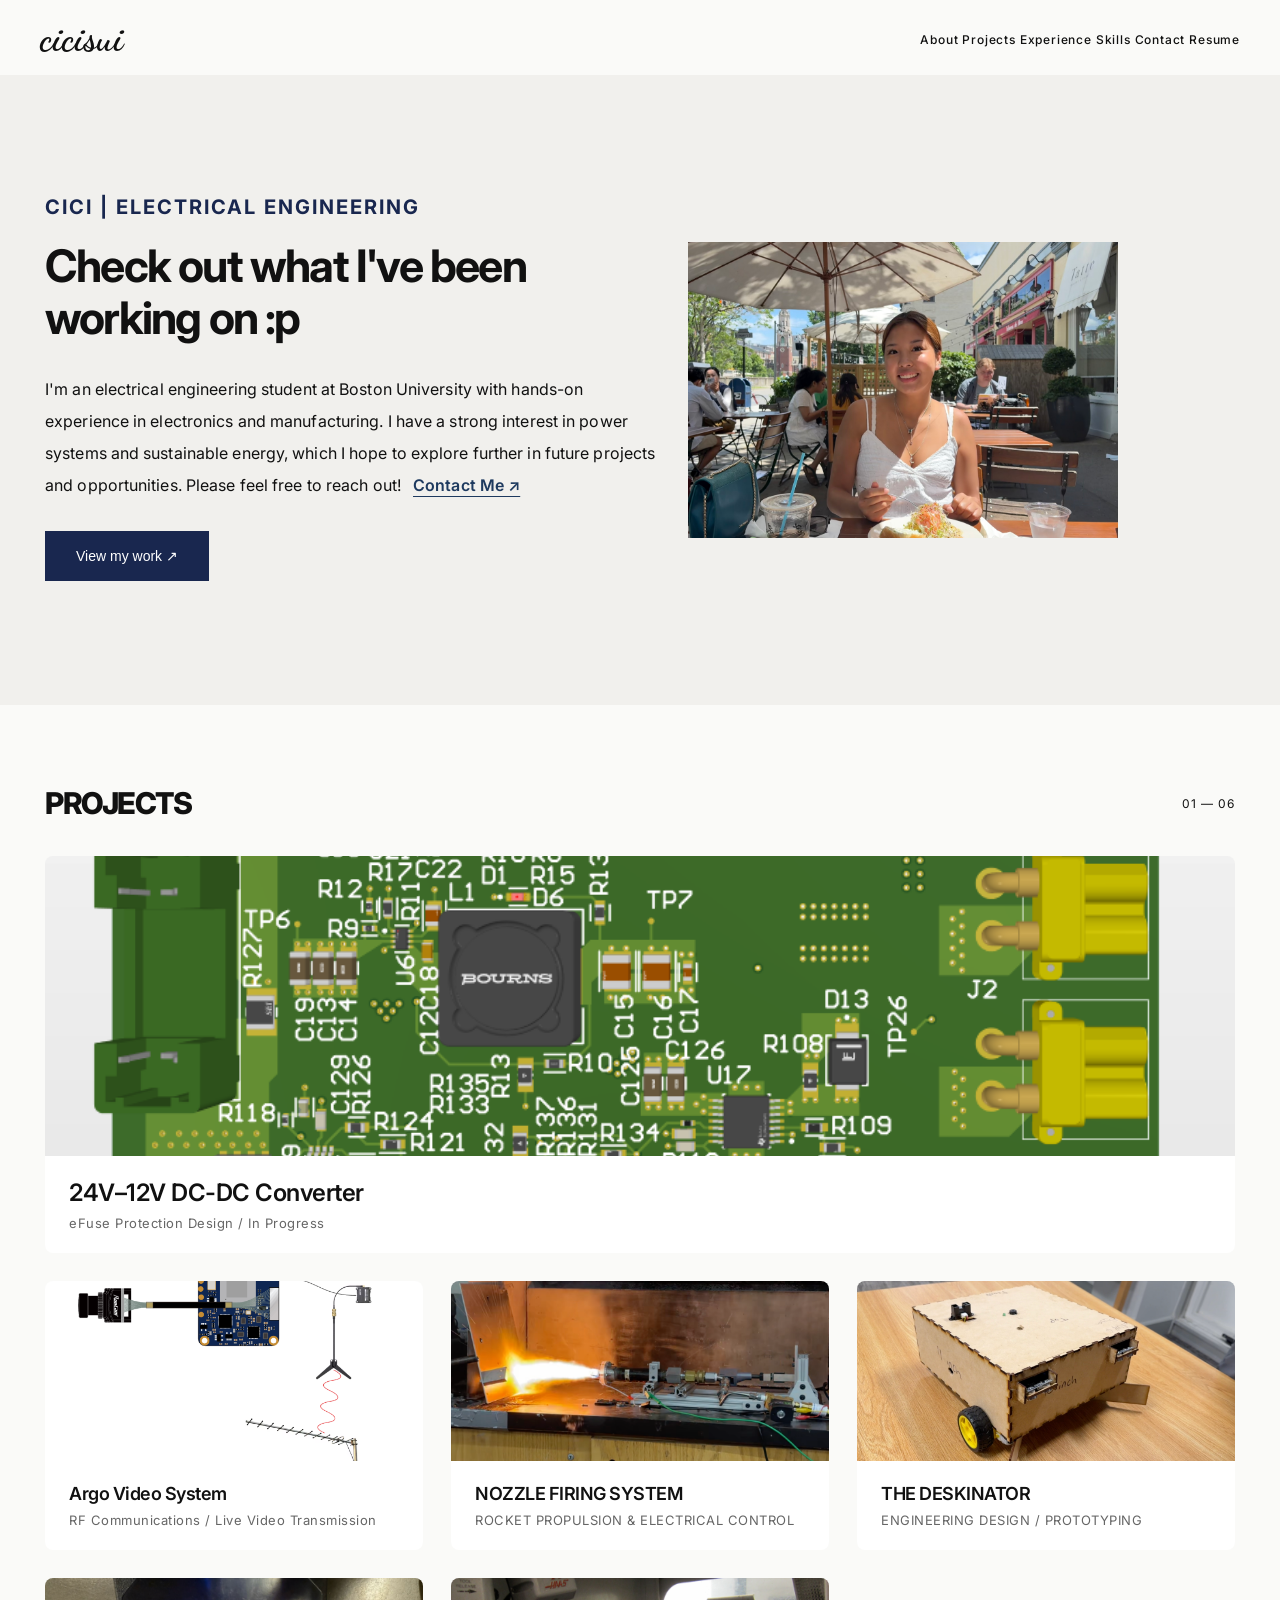
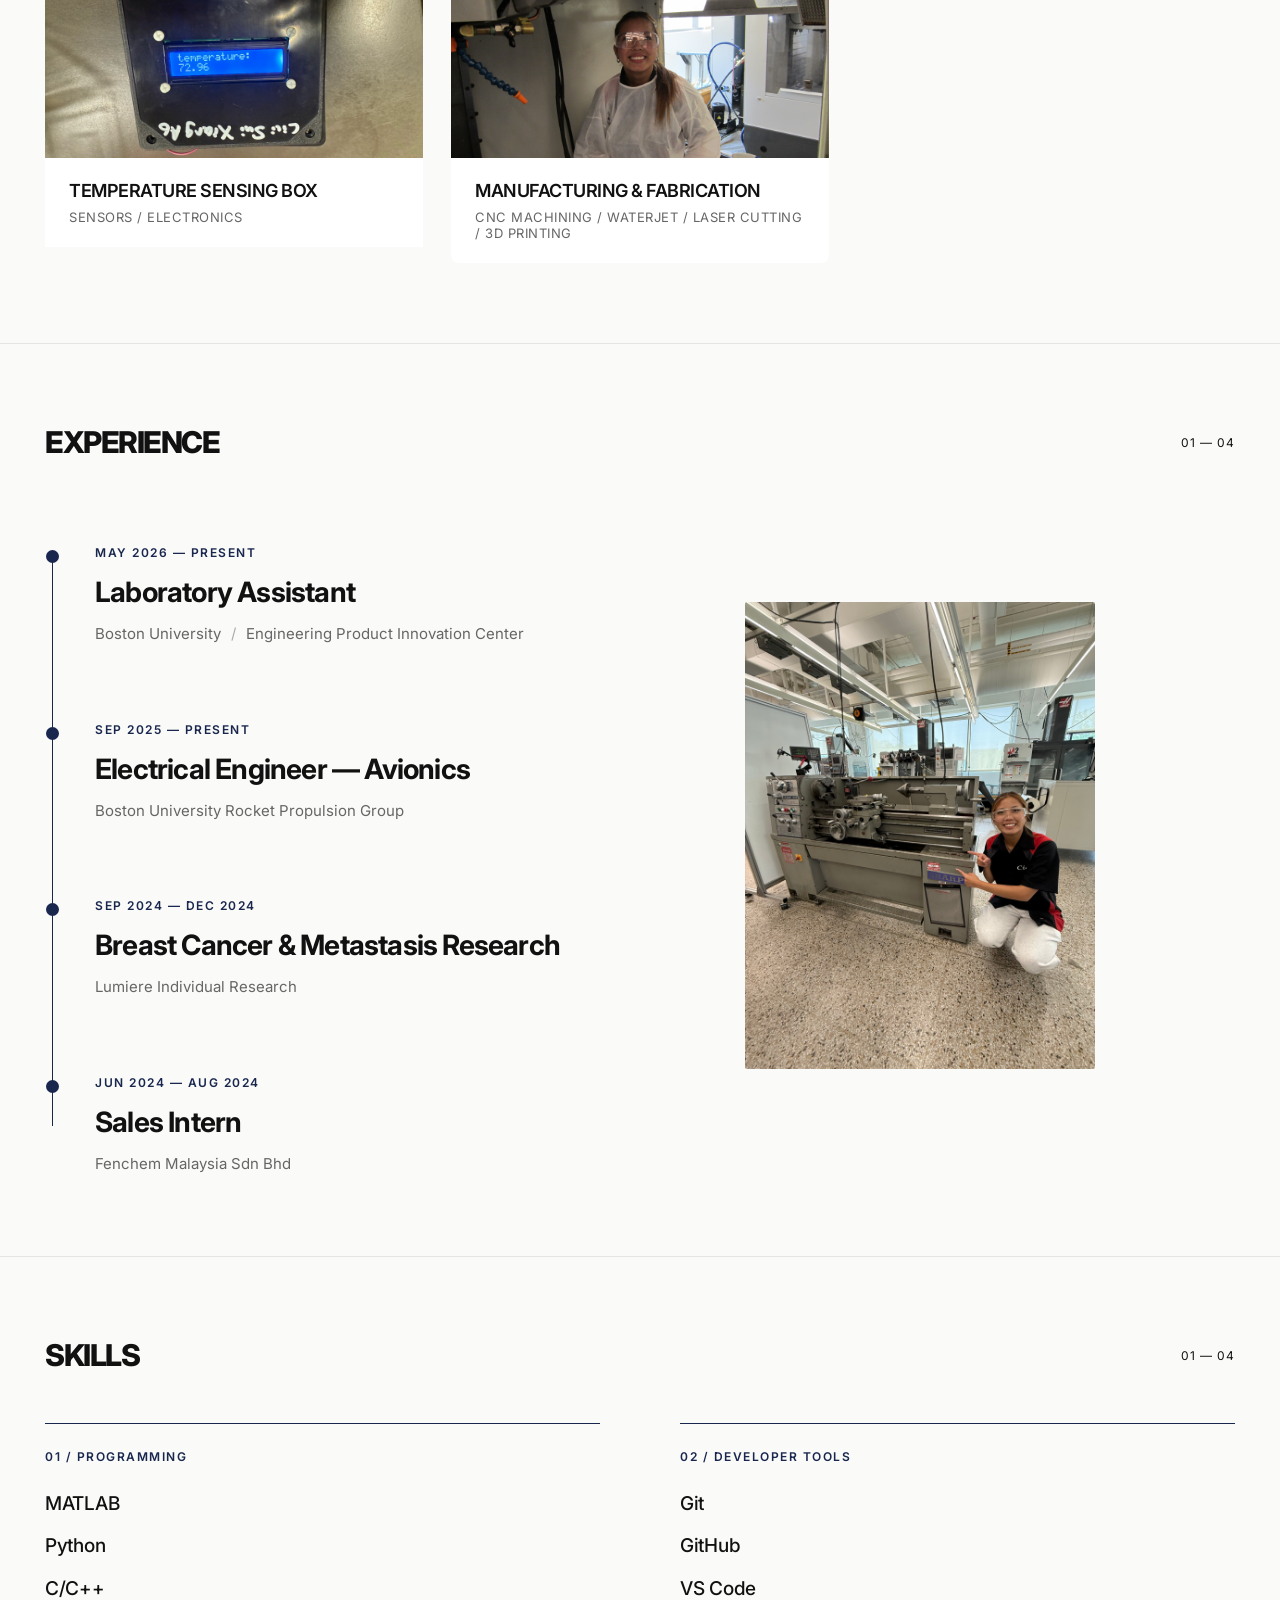
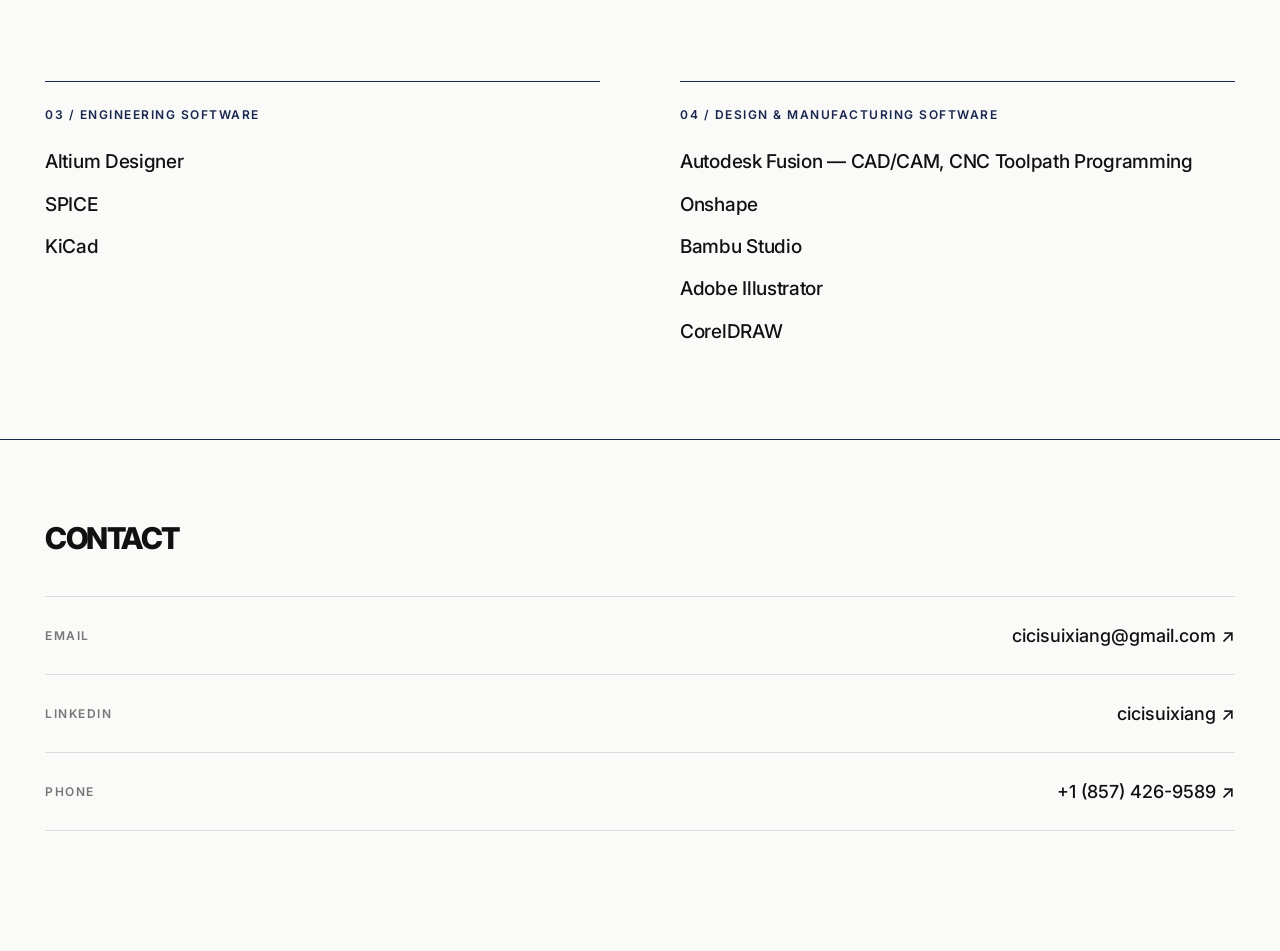
==== commit 413bfb66: "resumeee" ====
--- a/index.html
+++ b/index.html
@@ -8,8 +8,7 @@
     <title>Cici | Electrical Engineering</title>
 
     <link rel="stylesheet" href="style.css">
-<link rel="icon" type="image/png" href="favicon.png?v=2"></head>
-
+<link rel="icon" type="image/png" sizes="any" href="/favicon.png?v=3">
 <body>
 
     <!-- NAVIGATION BAR -->
@@ -23,6 +22,7 @@
     <a href="#experience">Experience</a>
     <a href="#skills">Skills</a>
     <a href="#contact">Contact</a>
+        <a href="assets/cici-xiang-sui-resume.pdf" target="_blank" rel="noopener noreferrer">Resume</a>
         </nav>
 
     </header>
